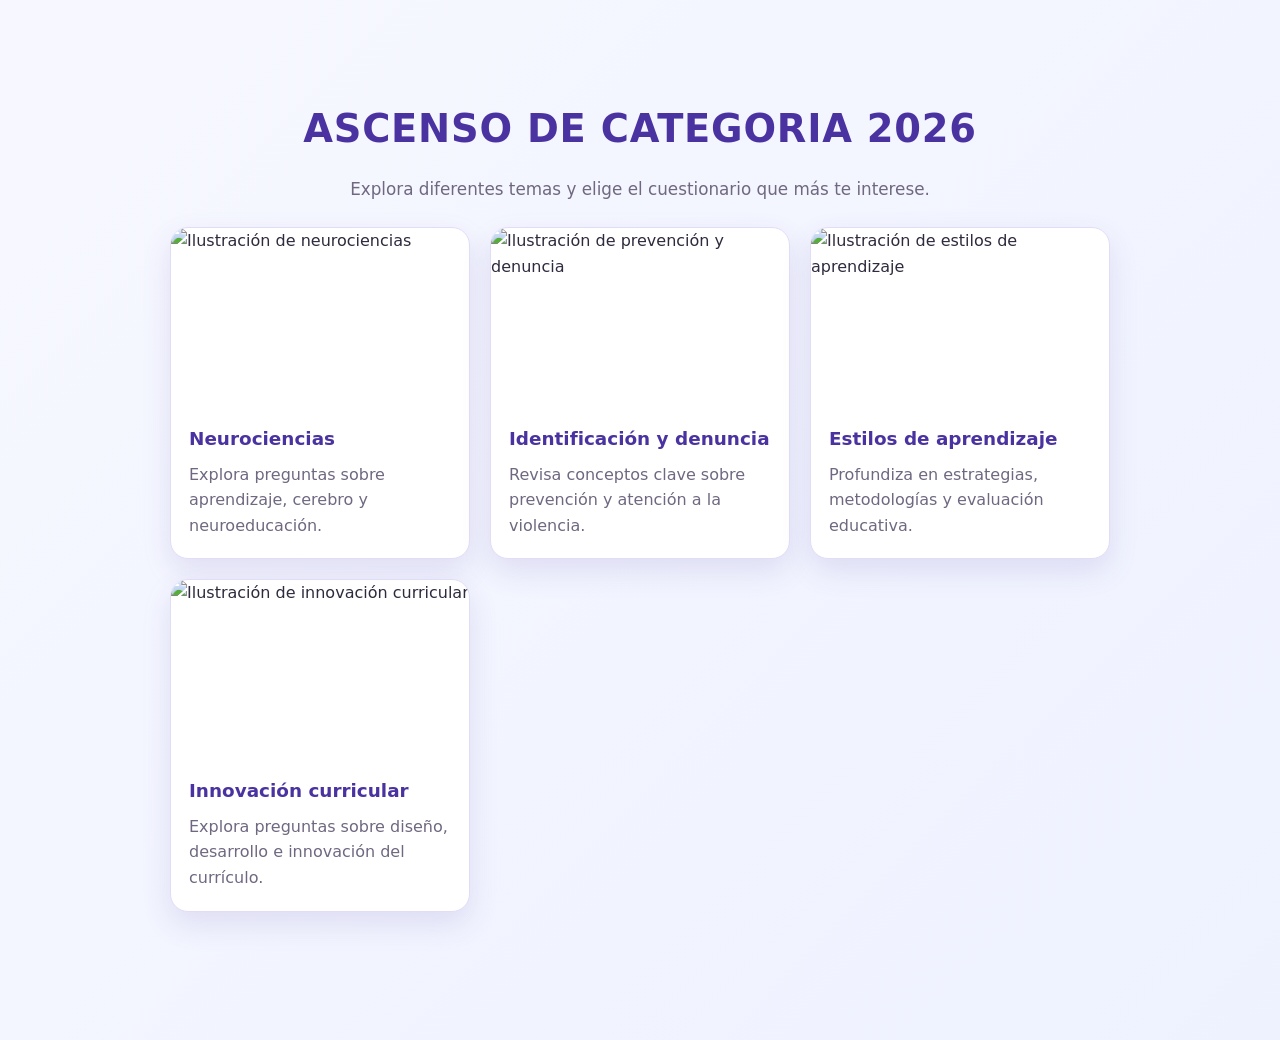
==== index.html @ a4418f79 "innovacion añadido" ====
<!DOCTYPE html>
<html lang="es">
<head>
    <meta charset="UTF-8">
    <meta name="viewport" content="width=device-width, initial-scale=1.0">
    <title>ASCENSO DE CATEGORIA 2026</title>
    <link rel="stylesheet" href="styles.css">
</head>
<body>
<div class="container">
    <h1 class="main-title">ASCENSO DE CATEGORIA 2026</h1>
    <p class="subtitle">Explora diferentes temas y elige el cuestionario que más te interese.</p>

    <div class="cards-grid">
        <a class="theme-card" href="neurociencias.html">
            <img src="https://images.unsplash.com/photo-1516321497487-e288fb19713f?auto=format&fit=crop&w=900&q=80" alt="Ilustración de neurociencias">
            <div class="theme-card-content">
                <h2>Neurociencias</h2>
                <p>Explora preguntas sobre aprendizaje, cerebro y neuroeducación.</p>
            </div>
        </a>

        <a class="theme-card" href="Guía_Identificación_Denuncia_de_la_Violencia.html">
            <img src="https://images.unsplash.com/photo-1516627145497-ae6968895b74?auto=format&fit=crop&w=900&q=80" alt="Ilustración de prevención y denuncia">
            <div class="theme-card-content">
                <h2>Identificación y denuncia</h2>
                <p>Revisa conceptos clave sobre prevención y atención a la violencia.</p>
            </div>
        </a>

        <a class="theme-card" href="Estilo_aprendizaje.html">
            <img src="https://images.unsplash.com/photo-1522202176988-66273c2fd55f?auto=format&fit=crop&w=900&q=80" alt="Ilustración de estilos de aprendizaje">
            <div class="theme-card-content">
                <h2>Estilos de aprendizaje</h2>
                <p>Profundiza en estrategias, metodologías y evaluación educativa.</p>
            </div>
        </a>

        <a class="theme-card" href="innovacion_curriculo.html">
            <img src="https://images.unsplash.com/photo-1524995997946-a1c2e315a42f?auto=format&fit=crop&w=900&q=80" alt="Ilustración de innovación curricular">
            <div class="theme-card-content">
                <h2>Innovación curricular</h2>
                <p>Explora preguntas sobre diseño, desarrollo e innovación del currículo.</p>
            </div>
        </a>
    </div>
</div>

</body>
</html>
---- styles.css ----
:root {
  --primary-color: #6a4dbf;
  --primary-dark: #4a33a0;
  --accent-color: #ffb703;
  --accent-soft: #fff3cd;
  --success-color: #2e8b57;
  --error-color: #d64545;
  --bg-color: #f6f8ff;
  --surface-color: #ffffff;
  --text-color: #2f2a3d;
  --muted-color: #6f6880;
  --border-color: #e2ddf7;
  --shadow: 0 12px 30px rgba(74, 51, 160, 0.12);
}

* {
  box-sizing: border-box;
}

body {
  margin: 0;
  font-family: 'Segoe UI', system-ui, -apple-system, sans-serif;
  background: linear-gradient(135deg, #f7f8ff 0%, #eef2ff 100%);
  color: var(--text-color);
  line-height: 1.6;
  padding-top: 70px;
  padding-bottom: 80px;
  overflow-x: hidden;
}

.top-nav,
.bottom-nav {
  position: fixed;
  left: 0;
  right: 0;
  z-index: 1000;
  display: flex;
  justify-content: center;
  flex-wrap: wrap;
  gap: 10px;
  padding: 12px 16px;
  background: rgba(255, 255, 255, 0.95);
  backdrop-filter: blur(8px);
  box-shadow: 0 4px 16px rgba(74, 51, 160, 0.12);
}

.top-nav {
  top: 0;
}

.bottom-nav {
  bottom: 0;
  border-top: 1px solid var(--border-color);
}

.top-nav .btn,
.bottom-nav .btn {
  padding: 8px 12px;
  font-size: 0.95rem;
}

.page,
.container,
.contenedor {
  max-width: 980px;
  margin: 0 auto;
  padding: 28px 20px 48px;
}

header,
.hero {
  background: linear-gradient(135deg, var(--primary-color) 0%, var(--primary-dark) 100%);
  color: #fff;
  padding: 40px 20px 48px;
  text-align: center;
  border-radius: 0 0 24px 24px;
}

h1, h2, h3 {
  color: var(--primary-dark);
  margin-top: 0;
}

h1 {
  font-size: clamp(1.7rem, 3vw, 2.4rem);
  margin-bottom: 10px;
}

.main-title {
  text-align: center;
  font-weight: 800;
  letter-spacing: 0.02em;
  margin-bottom: 12px;
}

header h1,
hero h1 {
  color: #fff;
}

p {
  line-height: 1.6;
}

.subtitle {
  text-align: center;
  color: var(--muted-color);
  margin-bottom: 24px;
  font-size: 1.05rem;
}

.question-counter {
  font-size: 0.9rem;
  font-weight: 700;
  color: var(--primary-color);
  margin-bottom: 8px;
}

.question-title {
  font-weight: 700;
  font-size: 1.05rem;
  margin-bottom: 12px;
  color: var(--primary-dark);
}

.question-block {
  margin-bottom: 24px;
  padding: 18px;
  border: 1px solid var(--border-color);
  border-radius: 14px;
  background: var(--surface-color);
  box-shadow: 0 6px 16px rgba(74, 51, 160, 0.06);
}

.options {
  display: grid;
  gap: 8px;
}

.options label,
.option-label {
  display: block;
  padding: 12px 14px;
  border: 1px solid var(--border-color);
  border-radius: 10px;
  cursor: pointer;
  background: #fff;
  transition: 0.2s ease;
}

.options label:hover,
.option-label:hover {
  border-color: var(--primary-color);
  background: var(--accent-soft);
  transform: translateY(-1px);
}

input[type="radio"] {
  margin-right: 10px;
  accent-color: var(--primary-color);
}

ul {
  padding-left: 0;
  list-style: none;
}

a {
  color: var(--primary-color);
  text-decoration: none;
}

a:hover {
  color: var(--primary-dark);
  text-decoration: underline;
}

.card,
.question-card,
.panel {
  background: var(--surface-color);
  border: 1px solid var(--border-color);
  border-radius: 16px;
  box-shadow: var(--shadow);
  padding: 22px;
  margin-bottom: 18px;
}

.cards-grid {
  display: grid;
  grid-template-columns: repeat(auto-fit, minmax(240px, 1fr));
  gap: 20px;
  margin-top: 24px;
}

.theme-card {
  display: block;
  background: var(--surface-color);
  border: 1px solid var(--border-color);
  border-radius: 18px;
  overflow: hidden;
  box-shadow: var(--shadow);
  transition: transform 0.2s ease, box-shadow 0.2s ease;
  color: var(--text-color);
  text-decoration: none;
}

.theme-card:hover {
  transform: translateY(-4px);
  box-shadow: 0 16px 32px rgba(74, 51, 160, 0.18);
  text-decoration: none;
}

.theme-card img {
  width: 100%;
  height: 180px;
  object-fit: cover;
  display: block;
}

.theme-card-content {
  padding: 16px 18px 20px;
}

.theme-card-content h2 {
  margin: 0 0 8px;
  font-size: 1.15rem;
  color: var(--primary-dark);
}

.theme-card-content p {
  margin: 0;
  color: var(--muted-color);
}

.option-item {
  margin-bottom: 10px;
}

.option-label {
  display: block;
  padding: 12px 14px;
  border: 1px solid var(--border-color);
  border-radius: 10px;
  cursor: pointer;
  background: #fff;
  transition: 0.2s ease;
}

.option-label:hover {
  border-color: var(--primary-color);
  background: var(--accent-soft);
  transform: translateY(-1px);
}

button,
.btn {
  background: linear-gradient(135deg, var(--primary-color) 0%, var(--primary-dark) 100%);
  color: #fff;
  border: none;
  padding: 10px 16px;
  border-radius: 999px;
  cursor: pointer;
  transition: transform 0.2s ease, box-shadow 0.2s ease;
  box-shadow: 0 8px 16px rgba(74, 51, 160, 0.2);
}

button:hover,
.btn:hover {
  transform: translateY(-2px);
  box-shadow: 0 10px 20px rgba(74, 51, 160, 0.24);
}

.feedback {
  margin-top: 12px;
  padding: 12px 14px;
  border-radius: 10px;
  display: none;
}

.feedback.correct {
  display: block;
  background: #ebf9f1;
  color: var(--success-color);
  border: 1px solid #cdebd8;
}

.feedback.incorrect {
  display: block;
  background: #fff1f1;
  color: var(--error-color);
  border: 1px solid #f7d1d1;
}

.score,
#score-container,
#resumen,
#results,
.score-box {
  background: linear-gradient(135deg, #ffffff 0%, #f6f2ff 100%);
  border: 1px solid var(--border-color);
  border-radius: 14px;
  padding: 14px 16px;
  margin-top: 20px;
  font-weight: 700;
  color: var(--primary-dark);
}

@media (max-width: 900px) {
  .container,
  .page,
  .contenedor {
    padding: 22px 14px 40px;
  }

  .question-block {
    padding: 16px;
  }
}

@media (max-width: 768px) {
  body {
    padding-top: 110px;
    padding-bottom: 110px;
  }

  .top-nav,
  .bottom-nav {
    gap: 8px;
    padding: 10px 12px;
  }

  .top-nav .btn,
  .bottom-nav .btn {
    padding: 8px 10px;
    font-size: 0.9rem;
    flex: 1 1 calc(50% - 8px);
    text-align: center;
  }

  .container,
  .page,
  .contenedor {
    padding: 16px 12px 36px;
  }

  .question-block {
    padding: 14px;
    margin-bottom: 16px;
  }

  .question-title {
    font-size: 1rem;
    line-height: 1.45;
    overflow-wrap: anywhere;
  }

  .options {
    gap: 10px;
  }

  .options label,
  .option-label {
    display: flex;
    align-items: flex-start;
    gap: 8px;
    padding: 12px;
    font-size: 0.95rem;
    line-height: 1.45;
    overflow-wrap: anywhere;
    word-break: break-word;
  }

  input[type="radio"] {
    margin: 3px 0 0;
    flex-shrink: 0;
  }

  .cards-grid {
    grid-template-columns: 1fr;
    gap: 16px;
  }

  .theme-card img {
    height: 160px;
  }
}

@media (max-width: 480px) {
  body {
    padding-top: 140px;
    padding-bottom: 150px;
  }

  .top-nav .btn,
  .bottom-nav .btn {
    flex-basis: 100%;
  }

  .container,
  .page,
  .contenedor {
    padding: 14px 10px 32px;
  }

  .question-block,
  .card,
  .question-card,
  .panel {
    padding: 12px;
  }

  .question-title {
    font-size: 0.96rem;
  }

  .options label,
  .option-label {
    padding: 10px;
    font-size: 0.92rem;
  }
}
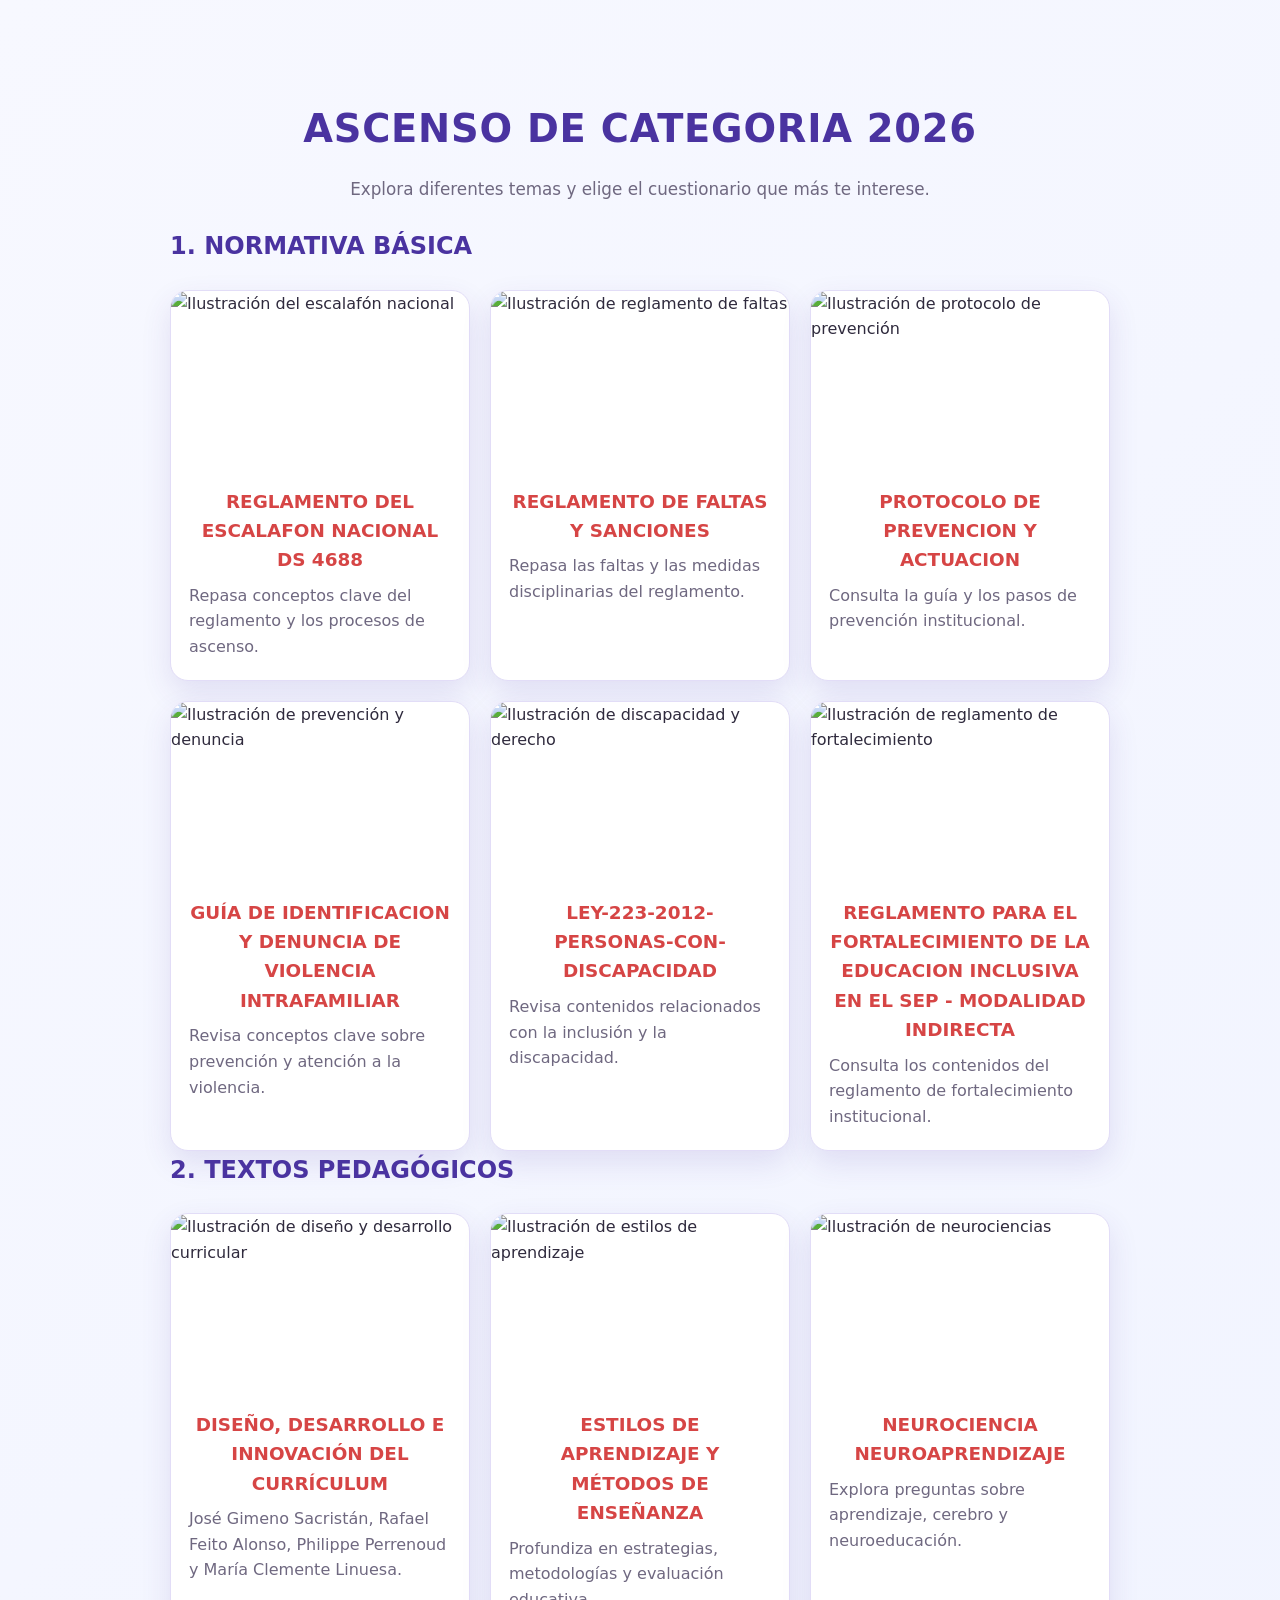
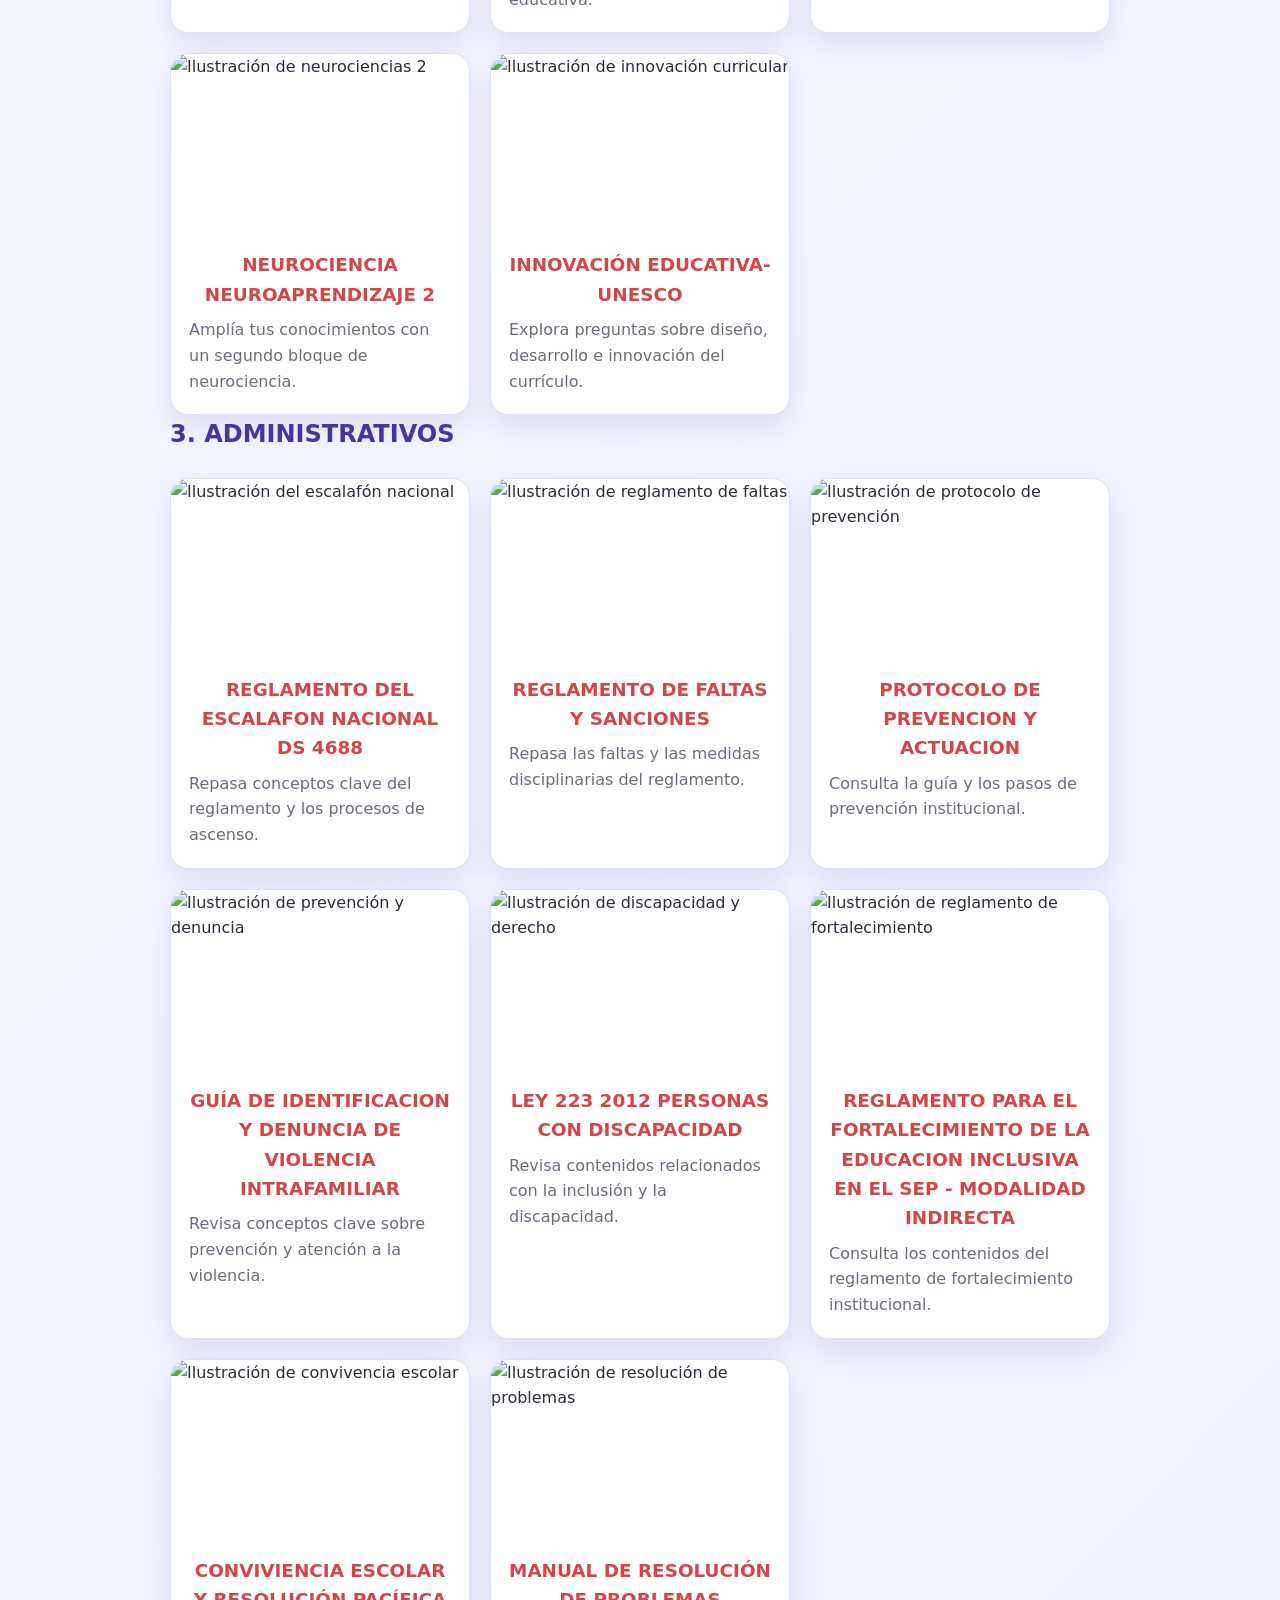
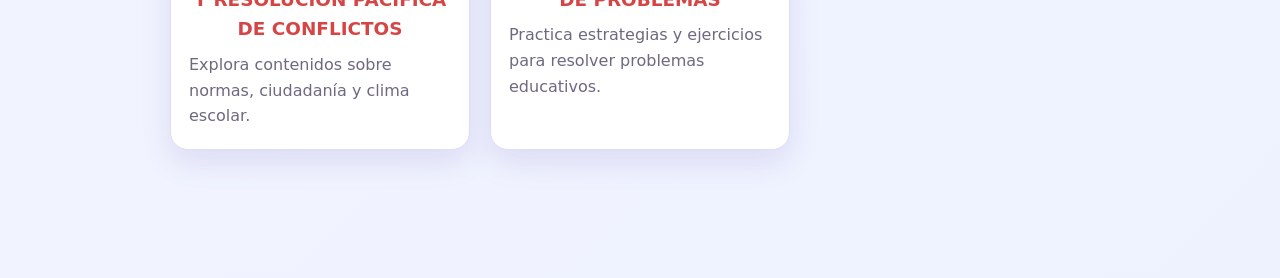
==== commit 49e85076: "ultima actualizacion" ====
--- a/index.html
+++ b/index.html
@@ -11,40 +11,169 @@
     <h1 class="main-title">ASCENSO DE CATEGORIA 2026</h1>
     <p class="subtitle">Explora diferentes temas y elige el cuestionario que más te interese.</p>
 
+    <!-- ============ 1. NORMATIVA BÁSICA ============ -->
+    <h2 class="section-title">1. NORMATIVA BÁSICA</h2>
     <div class="cards-grid">
-        <a class="theme-card" href="neurociencias.html">
-            <img src="https://images.unsplash.com/photo-1516321497487-e288fb19713f?auto=format&fit=crop&w=900&q=80" alt="Ilustración de neurociencias">
+        <a class="theme-card" href="Escalafon_nacional.html">
+            <img src="https://images.unsplash.com/photo-1522202176988-66273c2fd55f?auto=format&fit=crop&w=900&q=80" alt="Ilustración del escalafón nacional">
             <div class="theme-card-content">
-                <h2>Neurociencias</h2>
-                <p>Explora preguntas sobre aprendizaje, cerebro y neuroeducación.</p>
+                <h2>REGLAMENTO DEL ESCALAFON NACIONAL DS 4688</h2>
+                <p>Repasa conceptos clave del reglamento y los procesos de ascenso.</p>
+            </div>
+        </a>
+
+        <a class="theme-card" href="Reglamento_Faltas.html">
+            <img src="https://images.unsplash.com/photo-1517048676732-d65bc937f952?auto=format&fit=crop&w=900&q=80" alt="Ilustración de reglamento de faltas">
+            <div class="theme-card-content">
+                <h2>REGLAMENTO DE FALTAS Y SANCIONES</h2>
+                <p>Repasa las faltas y las medidas disciplinarias del reglamento.</p>
+            </div>
+        </a>
+
+        <a class="theme-card" href="protocolo%20de%20prevencion.html">
+            <img src="https://images.unsplash.com/photo-1552664730-d307ca884978?auto=format&fit=crop&w=900&q=80" alt="Ilustración de protocolo de prevención">
+            <div class="theme-card-content">
+                <h2>PROTOCOLO DE PREVENCION Y ACTUACION</h2>
+                <p>Consulta la guía y los pasos de prevención institucional.</p>
             </div>
         </a>
 
         <a class="theme-card" href="Guía_Identificación_Denuncia_de_la_Violencia.html">
             <img src="https://images.unsplash.com/photo-1516627145497-ae6968895b74?auto=format&fit=crop&w=900&q=80" alt="Ilustración de prevención y denuncia">
             <div class="theme-card-content">
-                <h2>Identificación y denuncia</h2>
+                <h2>GUÍA DE IDENTIFICACION Y DENUNCIA DE VIOLENCIA INTRAFAMILIAR</h2>
                 <p>Revisa conceptos clave sobre prevención y atención a la violencia.</p>
+            </div>
+        </a>
+
+        <a class="theme-card" href="Ley%20223_dicapacidad.html">
+            <img src="https://images.unsplash.com/photo-1577896851231-70ef18881754?auto=format&fit=crop&w=900&q=80" alt="Ilustración de discapacidad y derecho">
+            <div class="theme-card-content">
+                <h2>LEY-223-2012-PERSONAS-CON-DISCAPACIDAD</h2>
+                <p>Revisa contenidos relacionados con la inclusión y la discapacidad.</p>
+            </div>
+        </a>
+
+        <a class="theme-card" href="Reglamento_fortalecimiento.html">
+            <img src="https://images.unsplash.com/photo-1516321318423-f06f85e504b3?auto=format&fit=crop&w=900&q=80" alt="Ilustración de reglamento de fortalecimiento">
+            <div class="theme-card-content">
+                <h2>REGLAMENTO PARA EL FORTALECIMIENTO DE LA EDUCACION INCLUSIVA EN EL SEP - MODALIDAD INDIRECTA</h2>
+                <p>Consulta los contenidos del reglamento de fortalecimiento institucional.</p>
+            </div>
+        </a>
+    </div>
+
+    <!-- ============ 2. TEXTOS PEDAGÓGICOS ============ -->
+    <h2 class="section-title">2. TEXTOS PEDAGÓGICOS</h2>
+    <div class="cards-grid">
+        <a class="theme-card" href="Diseño_desarrollo.html">
+            <img src="https://images.unsplash.com/photo-1513258496099-4811338d2c9b?auto=format&fit=crop&w=900&q=80" alt="Ilustración de diseño y desarrollo curricular">
+            <div class="theme-card-content">
+                <h2>DISEÑO, DESARROLLO E INNOVACIÓN DEL CURRÍCULUM</h2>
+                <p>José Gimeno Sacristán, Rafael Feito Alonso, Philippe Perrenoud y María Clemente Linuesa.</p>
             </div>
         </a>
 
         <a class="theme-card" href="Estilo_aprendizaje.html">
             <img src="https://images.unsplash.com/photo-1522202176988-66273c2fd55f?auto=format&fit=crop&w=900&q=80" alt="Ilustración de estilos de aprendizaje">
             <div class="theme-card-content">
-                <h2>Estilos de aprendizaje</h2>
+                <h2>ESTILOS DE APRENDIZAJE Y MÉTODOS DE ENSEÑANZA</h2>
                 <p>Profundiza en estrategias, metodologías y evaluación educativa.</p>
+            </div>
+        </a>
+
+        <a class="theme-card" href="neurociencias.html">
+            <img src="https://images.unsplash.com/photo-1516321497487-e288fb19713f?auto=format&fit=crop&w=900&q=80" alt="Ilustración de neurociencias">
+            <div class="theme-card-content">
+                <h2>NEUROCIENCIA NEUROAPRENDIZAJE</h2>
+                <p>Explora preguntas sobre aprendizaje, cerebro y neuroeducación.</p>
+            </div>
+        </a>
+
+        <a class="theme-card" href="neurociencia2.html">
+            <img src="https://images.unsplash.com/photo-1531746790731-6c087fecd65a?auto=format&fit=crop&w=900&q=80" alt="Ilustración de neurociencias 2">
+            <div class="theme-card-content">
+                <h2>NEUROCIENCIA NEUROAPRENDIZAJE 2</h2>
+                <p>Amplía tus conocimientos con un segundo bloque de neurociencia.</p>
             </div>
         </a>
 
         <a class="theme-card" href="innovacion_curriculo.html">
             <img src="https://images.unsplash.com/photo-1524995997946-a1c2e315a42f?auto=format&fit=crop&w=900&q=80" alt="Ilustración de innovación curricular">
             <div class="theme-card-content">
-                <h2>Innovación curricular</h2>
+                <h2>INNOVACIÓN EDUCATIVA-UNESCO</h2>
                 <p>Explora preguntas sobre diseño, desarrollo e innovación del currículo.</p>
             </div>
         </a>
     </div>
+
+    <!-- ============ 3. ADMINISTRATIVOS ============ -->
+    <h2 class="section-title">3. ADMINISTRATIVOS</h2>
+    <div class="cards-grid">
+        <a class="theme-card" href="Escalafon_nacional.html">
+            <img src="https://images.unsplash.com/photo-1522202176988-66273c2fd55f?auto=format&fit=crop&w=900&q=80" alt="Ilustración del escalafón nacional">
+            <div class="theme-card-content">
+                <h2>REGLAMENTO DEL ESCALAFON NACIONAL DS 4688</h2>
+                <p>Repasa conceptos clave del reglamento y los procesos de ascenso.</p>
+            </div>
+        </a>
+
+        <a class="theme-card" href="Reglamento_Faltas.html">
+            <img src="https://images.unsplash.com/photo-1517048676732-d65bc937f952?auto=format&fit=crop&w=900&q=80" alt="Ilustración de reglamento de faltas">
+            <div class="theme-card-content">
+                <h2>REGLAMENTO DE FALTAS Y SANCIONES</h2>
+                <p>Repasa las faltas y las medidas disciplinarias del reglamento.</p>
+            </div>
+        </a>
+
+        <a class="theme-card" href="protocolo%20de%20prevencion.html">
+            <img src="https://images.unsplash.com/photo-1552664730-d307ca884978?auto=format&fit=crop&w=900&q=80" alt="Ilustración de protocolo de prevención">
+            <div class="theme-card-content">
+                <h2>PROTOCOLO DE PREVENCION Y ACTUACION</h2>
+                <p>Consulta la guía y los pasos de prevención institucional.</p>
+            </div>
+        </a>
+
+        <a class="theme-card" href="Guía_Identificación_Denuncia_de_la_Violencia.html">
+            <img src="https://images.unsplash.com/photo-1516627145497-ae6968895b74?auto=format&fit=crop&w=900&q=80" alt="Ilustración de prevención y denuncia">
+            <div class="theme-card-content">
+                <h2>GUÍA DE IDENTIFICACION Y DENUNCIA DE VIOLENCIA INTRAFAMILIAR</h2>
+                <p>Revisa conceptos clave sobre prevención y atención a la violencia.</p>
+            </div>
+        </a>
+
+        <a class="theme-card" href="Ley%20223_dicapacidad.html">
+            <img src="https://images.unsplash.com/photo-1577896851231-70ef18881754?auto=format&fit=crop&w=900&q=80" alt="Ilustración de discapacidad y derecho">
+            <div class="theme-card-content">
+                <h2>LEY 223 2012 PERSONAS CON DISCAPACIDAD</h2>
+                <p>Revisa contenidos relacionados con la inclusión y la discapacidad.</p>
+            </div>
+        </a>
+
+        <a class="theme-card" href="Reglamento_fortalecimiento.html">
+            <img src="https://images.unsplash.com/photo-1516321318423-f06f85e504b3?auto=format&fit=crop&w=900&q=80" alt="Ilustración de reglamento de fortalecimiento">
+            <div class="theme-card-content">
+                <h2>REGLAMENTO PARA EL FORTALECIMIENTO DE LA EDUCACION INCLUSIVA EN EL SEP - MODALIDAD INDIRECTA</h2>
+                <p>Consulta los contenidos del reglamento de fortalecimiento institucional.</p>
+            </div>
+        </a>
+
+        <a class="theme-card" href="Conviviencia_escolar.html">
+            <img src="https://images.unsplash.com/photo-1529156069898-49953e39b3ac?auto=format&fit=crop&w=900&q=80" alt="Ilustración de convivencia escolar">
+            <div class="theme-card-content">
+                <h2>CONVIVIENCIA ESCOLAR Y RESOLUCIÓN PACÍFICA DE CONFLICTOS</h2>
+                <p>Explora contenidos sobre normas, ciudadanía y clima escolar.</p>
+            </div>
+        </a>
+
+        <a class="theme-card" href="resolucion_de_problemas.html">
+            <img src="https://images.unsplash.com/photo-1518186285589-2f7649de83e0?auto=format&fit=crop&w=900&q=80" alt="Ilustración de resolución de problemas">
+            <div class="theme-card-content">
+                <h2>MANUAL DE RESOLUCIÓN DE PROBLEMAS</h2>
+                <p>Practica estrategias y ejercicios para resolver problemas educativos.</p>
+            </div>
+        </a>
+    </div>
 </div>
-
 </body>
-</html>+</html>
--- a/styles.css
+++ b/styles.css
@@ -123,6 +123,13 @@
   color: var(--primary-dark);
 }
 
+.question-text {
+  font-weight: 700;
+  font-size: 1.05rem;
+  margin-bottom: 12px;
+  color: var(--primary-dark);
+}
+
 .question-block {
   margin-bottom: 24px;
   padding: 18px;
@@ -135,6 +142,22 @@
 .options {
   display: grid;
   gap: 8px;
+}
+
+.options li {
+  list-style: none;
+  padding: 12px 14px;
+  border: 1px solid var(--border-color);
+  border-radius: 10px;
+  cursor: pointer;
+  background: #fff;
+  transition: 0.2s ease;
+}
+
+.options li:hover {
+  border-color: var(--primary-color);
+  background: var(--accent-soft);
+  transform: translateY(-1px);
 }
 
 .options label,
@@ -222,11 +245,12 @@
   padding: 16px 18px 20px;
 }
 
-.theme-card-content h2 {
-  margin: 0 0 8px;
-  font-size: 1.15rem;
-  color: var(--primary-dark);
-}
+.theme-card-content h2 {
+  margin: 0 0 8px;
+  font-size: 1.15rem;
+  color: var(--error-color);
+  text-align: center;
+}
 
 .theme-card-content p {
   margin: 0;
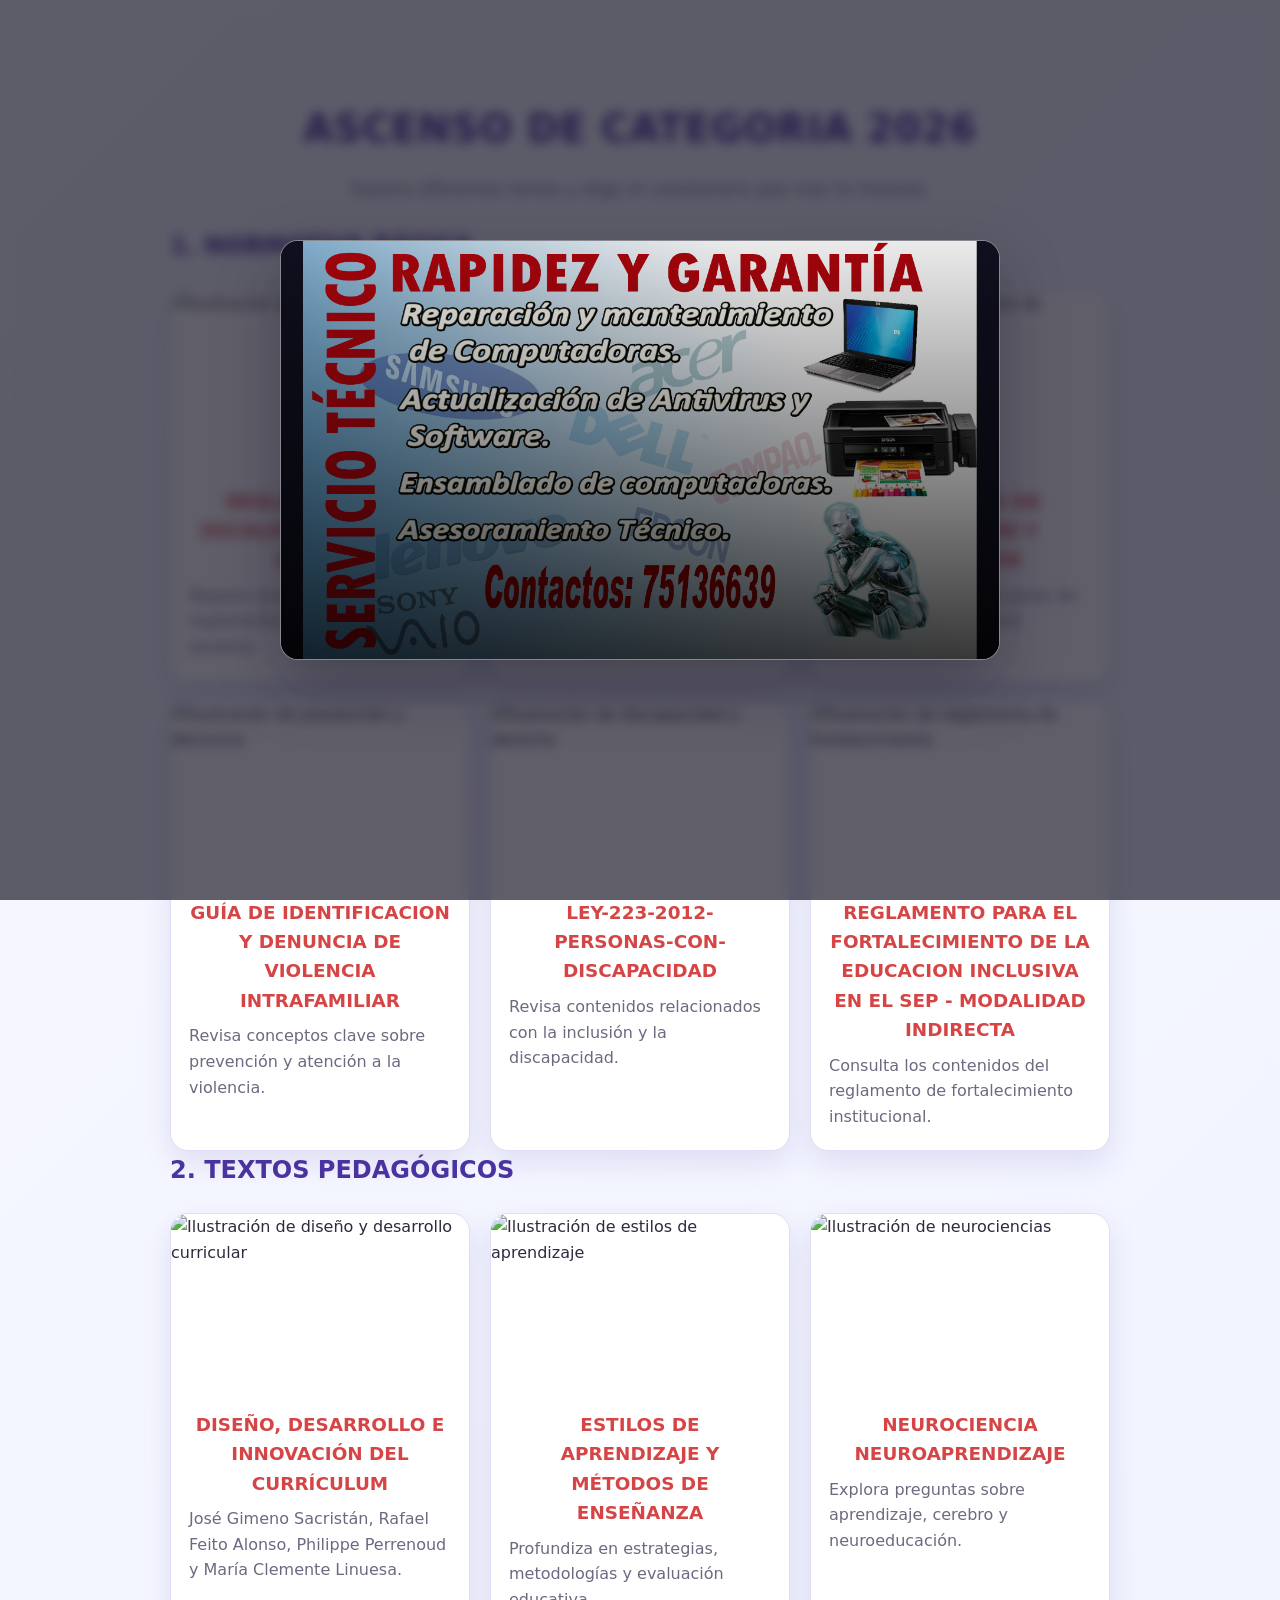
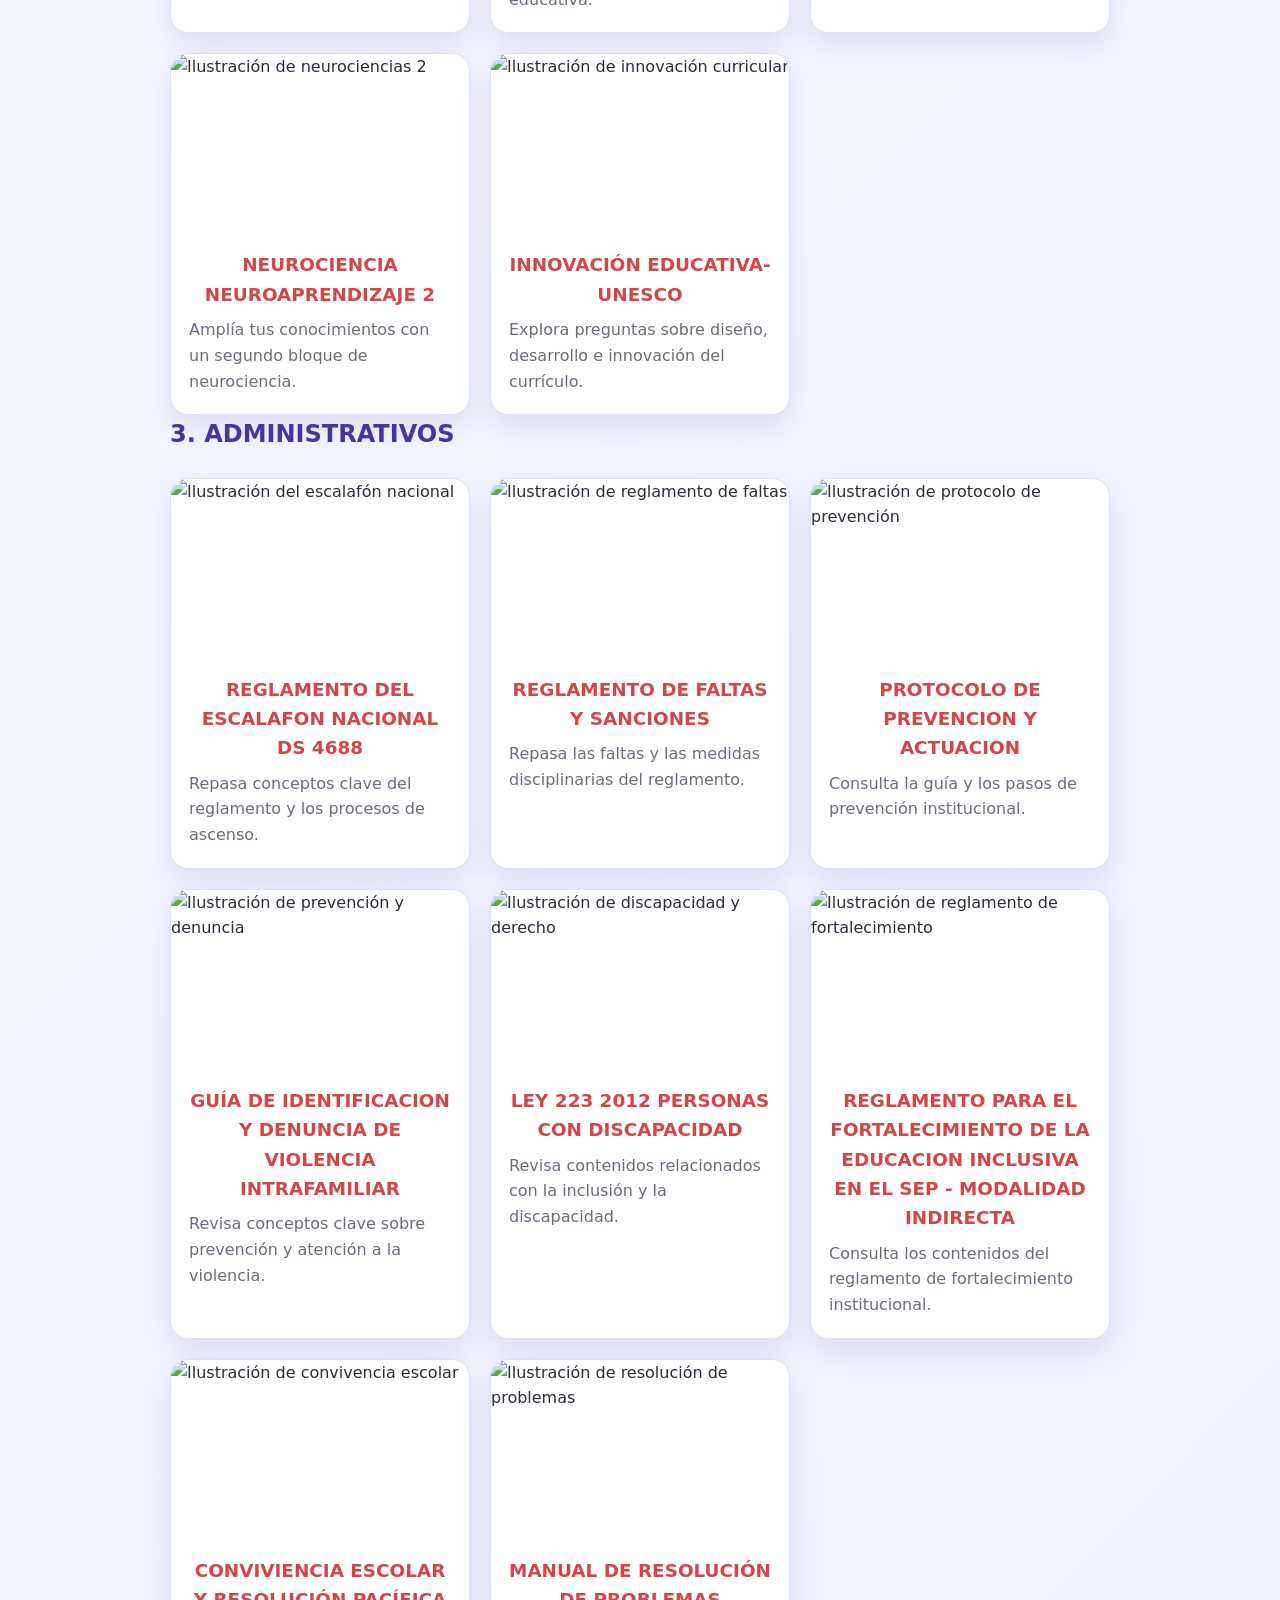
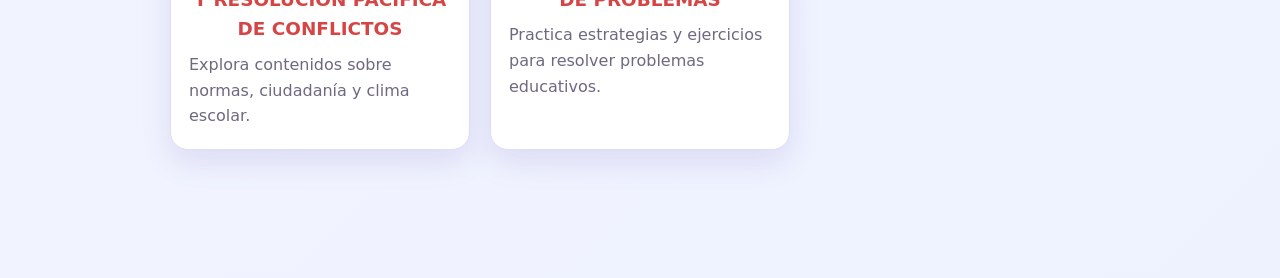
==== commit 89e766ae: "banner añadido" ====
--- a/index.html
+++ b/index.html
@@ -7,6 +7,14 @@
     <link rel="stylesheet" href="styles.css">
 </head>
 <body>
+<div class="welcome-banner" id="welcome-banner" role="dialog" aria-live="polite" aria-label="Mensaje de bienvenida">
+    <div class="welcome-banner-content">
+        <img src="pc.jpg" alt="PC Doctor">
+        <div class="welcome-banner-text">
+                
+        </div>
+    </div>
+</div>
 <div class="container">
     <h1 class="main-title">ASCENSO DE CATEGORIA 2026</h1>
     <p class="subtitle">Explora diferentes temas y elige el cuestionario que más te interese.</p>
@@ -175,5 +183,13 @@
         </a>
     </div>
 </div>
+<script>
+    setTimeout(() => {
+        const banner = document.getElementById('welcome-banner');
+        if (banner) {
+            banner.classList.add('welcome-banner-hidden');
+        }
+    }, 5000);
+</script>
 </body>
 </html>
--- a/styles.css
+++ b/styles.css
@@ -17,20 +17,96 @@
   box-sizing: border-box;
 }
 
-body {
-  margin: 0;
-  font-family: 'Segoe UI', system-ui, -apple-system, sans-serif;
+body {
+  margin: 0;
+  font-family: 'Segoe UI', system-ui, -apple-system, sans-serif;
   background: linear-gradient(135deg, #f7f8ff 0%, #eef2ff 100%);
   color: var(--text-color);
   line-height: 1.6;
   padding-top: 70px;
   padding-bottom: 80px;
-  overflow-x: hidden;
-}
-
-.top-nav,
-.bottom-nav {
-  position: fixed;
+  overflow-x: hidden;
+}
+
+.welcome-banner {
+  position: fixed;
+  inset: 0;
+  z-index: 3000;
+  display: grid;
+  place-items: center;
+  padding: 20px;
+  background: rgba(20, 18, 34, 0.68);
+  backdrop-filter: blur(6px);
+  transition: opacity 0.45s ease, visibility 0.45s ease;
+}
+
+.welcome-banner-hidden {
+  opacity: 0;
+  visibility: hidden;
+  pointer-events: none;
+}
+
+.welcome-banner-content {
+  width: min(720px, 100%);
+  min-height: 420px;
+  position: relative;
+  display: grid;
+  align-items: end;
+  overflow: hidden;
+  border-radius: 18px;
+  border: 1px solid rgba(255, 255, 255, 0.5);
+  box-shadow: 0 24px 60px rgba(20, 18, 34, 0.35);
+  background: #101020;
+}
+
+.welcome-banner-content img {
+  position: absolute;
+  inset: 0;
+  width: 100%;
+  height: 100%;
+  object-fit: contain;
+  background: #101020;
+}
+
+.welcome-banner-content::after {
+  content: "";
+  position: absolute;
+  inset: 0;
+  background: linear-gradient(180deg, rgba(0, 0, 0, 0.08) 0%, rgba(0, 0, 0, 0.78) 100%);
+}
+
+.welcome-banner-text {
+  position: relative;
+  z-index: 1;
+  padding: 32px;
+  text-align: center;
+  color: #fff;
+}
+
+.welcome-banner-text h2 {
+  margin: 0 0 12px;
+  color: #fff;
+  font-size: clamp(2rem, 6vw, 4rem);
+  font-weight: 900;
+}
+
+.welcome-banner-text p {
+  max-width: 560px;
+  margin: 0 auto 12px;
+  font-size: clamp(1rem, 3vw, 1.35rem);
+  font-weight: 800;
+}
+
+.welcome-banner-text strong {
+  display: inline-block;
+  color: var(--accent-color);
+  font-size: clamp(1.1rem, 4vw, 1.8rem);
+  font-weight: 900;
+}
+
+.top-nav,
+.bottom-nav {
+  position: fixed;
   left: 0;
   right: 0;
   z-index: 1000;
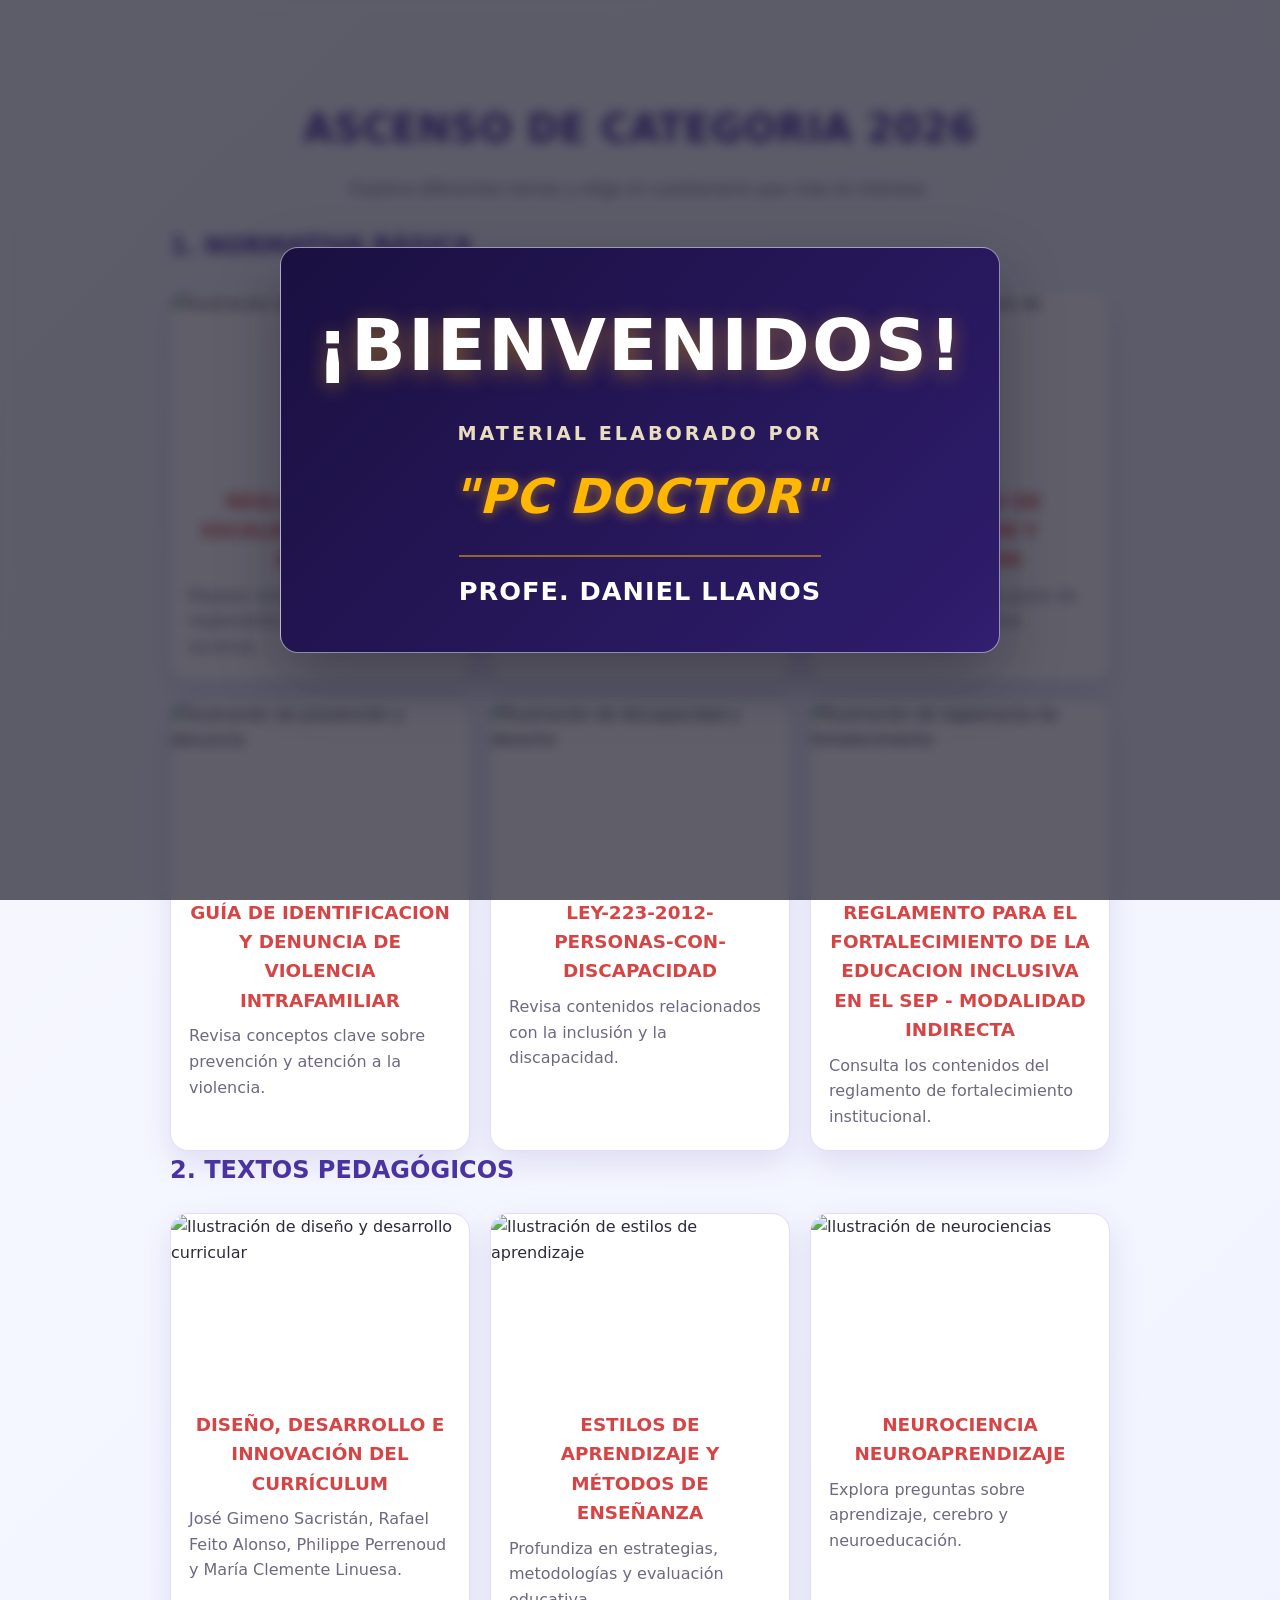
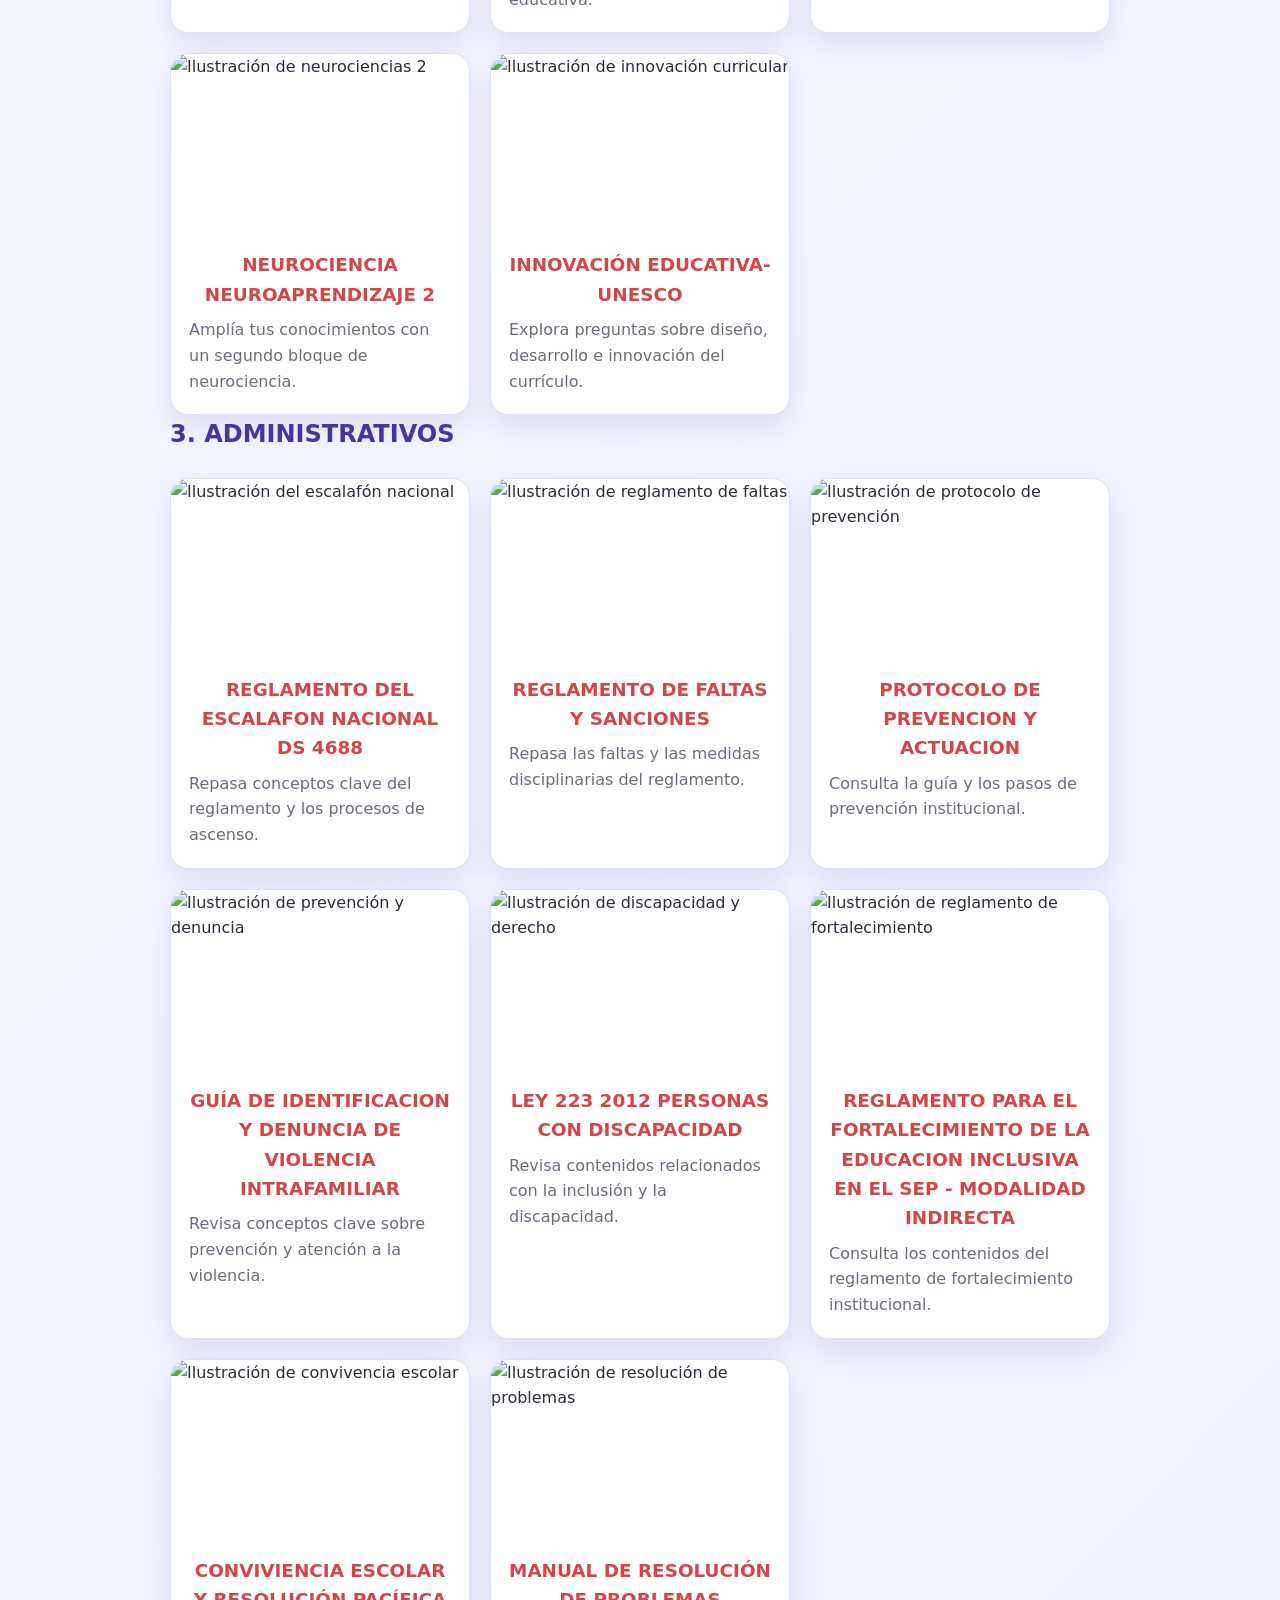
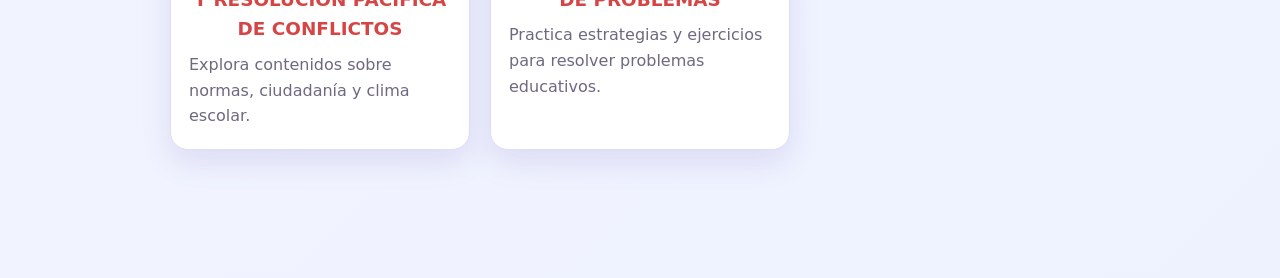
==== commit 6bbd68b8: "BANNER ACTUALIZADO" ====
--- a/index.html
+++ b/index.html
@@ -8,10 +8,12 @@
 </head>
 <body>
 <div class="welcome-banner" id="welcome-banner" role="dialog" aria-live="polite" aria-label="Mensaje de bienvenida">
-    <div class="welcome-banner-content">
-        <img src="pc.jpg" alt="PC Doctor">
+<div class="welcome-banner-content">
         <div class="welcome-banner-text">
-                
+            <div class="welcome-title">¡BIENVENIDOS!</div>
+            <div class="welcome-sub">MATERIAL ELABORADO POR</div>
+            <div class="welcome-author">"PC DOCTOR"</div>
+            <div class="welcome-prof">PROFE. DANIEL LLANOS</div>
         </div>
     </div>
 </div>
--- a/styles.css
+++ b/styles.css
@@ -17,96 +17,117 @@
   box-sizing: border-box;
 }
 
-body {
-  margin: 0;
-  font-family: 'Segoe UI', system-ui, -apple-system, sans-serif;
+body {
+  margin: 0;
+  font-family: 'Segoe UI', system-ui, -apple-system, sans-serif;
   background: linear-gradient(135deg, #f7f8ff 0%, #eef2ff 100%);
   color: var(--text-color);
   line-height: 1.6;
   padding-top: 70px;
   padding-bottom: 80px;
-  overflow-x: hidden;
-}
-
-.welcome-banner {
-  position: fixed;
-  inset: 0;
-  z-index: 3000;
-  display: grid;
-  place-items: center;
-  padding: 20px;
-  background: rgba(20, 18, 34, 0.68);
-  backdrop-filter: blur(6px);
-  transition: opacity 0.45s ease, visibility 0.45s ease;
-}
-
-.welcome-banner-hidden {
-  opacity: 0;
-  visibility: hidden;
-  pointer-events: none;
-}
-
-.welcome-banner-content {
-  width: min(720px, 100%);
-  min-height: 420px;
-  position: relative;
-  display: grid;
-  align-items: end;
-  overflow: hidden;
-  border-radius: 18px;
-  border: 1px solid rgba(255, 255, 255, 0.5);
-  box-shadow: 0 24px 60px rgba(20, 18, 34, 0.35);
-  background: #101020;
-}
-
-.welcome-banner-content img {
-  position: absolute;
-  inset: 0;
-  width: 100%;
-  height: 100%;
-  object-fit: contain;
-  background: #101020;
-}
-
-.welcome-banner-content::after {
-  content: "";
-  position: absolute;
-  inset: 0;
-  background: linear-gradient(180deg, rgba(0, 0, 0, 0.08) 0%, rgba(0, 0, 0, 0.78) 100%);
-}
-
-.welcome-banner-text {
-  position: relative;
-  z-index: 1;
-  padding: 32px;
-  text-align: center;
-  color: #fff;
-}
-
-.welcome-banner-text h2 {
-  margin: 0 0 12px;
-  color: #fff;
-  font-size: clamp(2rem, 6vw, 4rem);
-  font-weight: 900;
-}
-
-.welcome-banner-text p {
-  max-width: 560px;
-  margin: 0 auto 12px;
-  font-size: clamp(1rem, 3vw, 1.35rem);
-  font-weight: 800;
-}
-
-.welcome-banner-text strong {
-  display: inline-block;
-  color: var(--accent-color);
-  font-size: clamp(1.1rem, 4vw, 1.8rem);
-  font-weight: 900;
-}
-
-.top-nav,
-.bottom-nav {
-  position: fixed;
+  overflow-x: hidden;
+}
+
+.welcome-banner {
+  position: fixed;
+  inset: 0;
+  z-index: 3000;
+  display: grid;
+  place-items: center;
+  padding: 20px;
+  background: rgba(20, 18, 34, 0.68);
+  backdrop-filter: blur(6px);
+  transition: opacity 0.45s ease, visibility 0.45s ease;
+}
+
+.welcome-banner-hidden {
+  opacity: 0;
+  visibility: hidden;
+  pointer-events: none;
+}
+
+.welcome-banner-content {
+  width: min(720px, 100%);
+  min-height: 380px;
+  position: relative;
+  display: grid;
+  place-items: center;
+  overflow: hidden;
+  border-radius: 18px;
+  border: 1px solid rgba(255, 255, 255, 0.5);
+  box-shadow: 0 24px 60px rgba(20, 18, 34, 0.35);
+  background: linear-gradient(135deg, #1a1040 0%, #2d1b69 30%, #6a4dbf 70%, #ffb703 100%);
+  background-size: 300% 300%;
+  animation: gradientShift 6s ease infinite;
+}
+
+@keyframes gradientShift {
+  0% { background-position: 0% 50%; }
+  50% { background-position: 100% 50%; }
+  100% { background-position: 0% 50%; }
+}
+
+.welcome-banner-text {
+  padding: 40px 32px;
+  text-align: center;
+  color: #fff;
+  animation: fadeInUp 0.8s ease;
+}
+
+@keyframes fadeInUp {
+  from { opacity: 0; transform: translateY(30px); }
+  to { opacity: 1; transform: translateY(0); }
+}
+
+.welcome-title {
+  margin: 0 0 12px;
+  color: #fff;
+  font-size: clamp(2.4rem, 7vw, 4.5rem);
+  font-weight: 900;
+  text-shadow: 0 4px 20px rgba(255, 183, 3, 0.4);
+  letter-spacing: 2px;
+  animation: pulseText 2s ease-in-out infinite;
+}
+
+@keyframes pulseText {
+  0%, 100% { text-shadow: 0 4px 20px rgba(255, 183, 3, 0.4); }
+  50% { text-shadow: 0 4px 40px rgba(255, 183, 3, 0.8), 0 0 60px rgba(255, 183, 3, 0.3); }
+}
+
+.welcome-sub {
+  margin: 16px auto 8px;
+  font-size: clamp(0.9rem, 2.5vw, 1.2rem);
+  font-weight: 600;
+  color: var(--accent-soft);
+  letter-spacing: 3px;
+  text-transform: uppercase;
+  opacity: 0.9;
+}
+
+.welcome-author {
+  margin: 8px auto;
+  font-size: clamp(1.6rem, 5vw, 3rem);
+  font-weight: 900;
+  color: var(--accent-color);
+  text-shadow: 0 2px 12px rgba(255, 183, 3, 0.5);
+  letter-spacing: 1px;
+  font-style: italic;
+}
+
+.welcome-prof {
+  margin: 12px auto 0;
+  font-size: clamp(1rem, 3vw, 1.6rem);
+  font-weight: 800;
+  color: #fff;
+  letter-spacing: 1px;
+  border-top: 2px solid rgba(255, 183, 3, 0.5);
+  padding-top: 14px;
+  display: inline-block;
+}
+
+.top-nav,
+.bottom-nav {
+  position: fixed;
   left: 0;
   right: 0;
   z-index: 1000;
@@ -321,12 +342,12 @@
   padding: 16px 18px 20px;
 }
 
-.theme-card-content h2 {
-  margin: 0 0 8px;
-  font-size: 1.15rem;
-  color: var(--error-color);
-  text-align: center;
-}
+.theme-card-content h2 {
+  margin: 0 0 8px;
+  font-size: 1.15rem;
+  color: var(--error-color);
+  text-align: center;
+}
 
 .theme-card-content p {
   margin: 0;
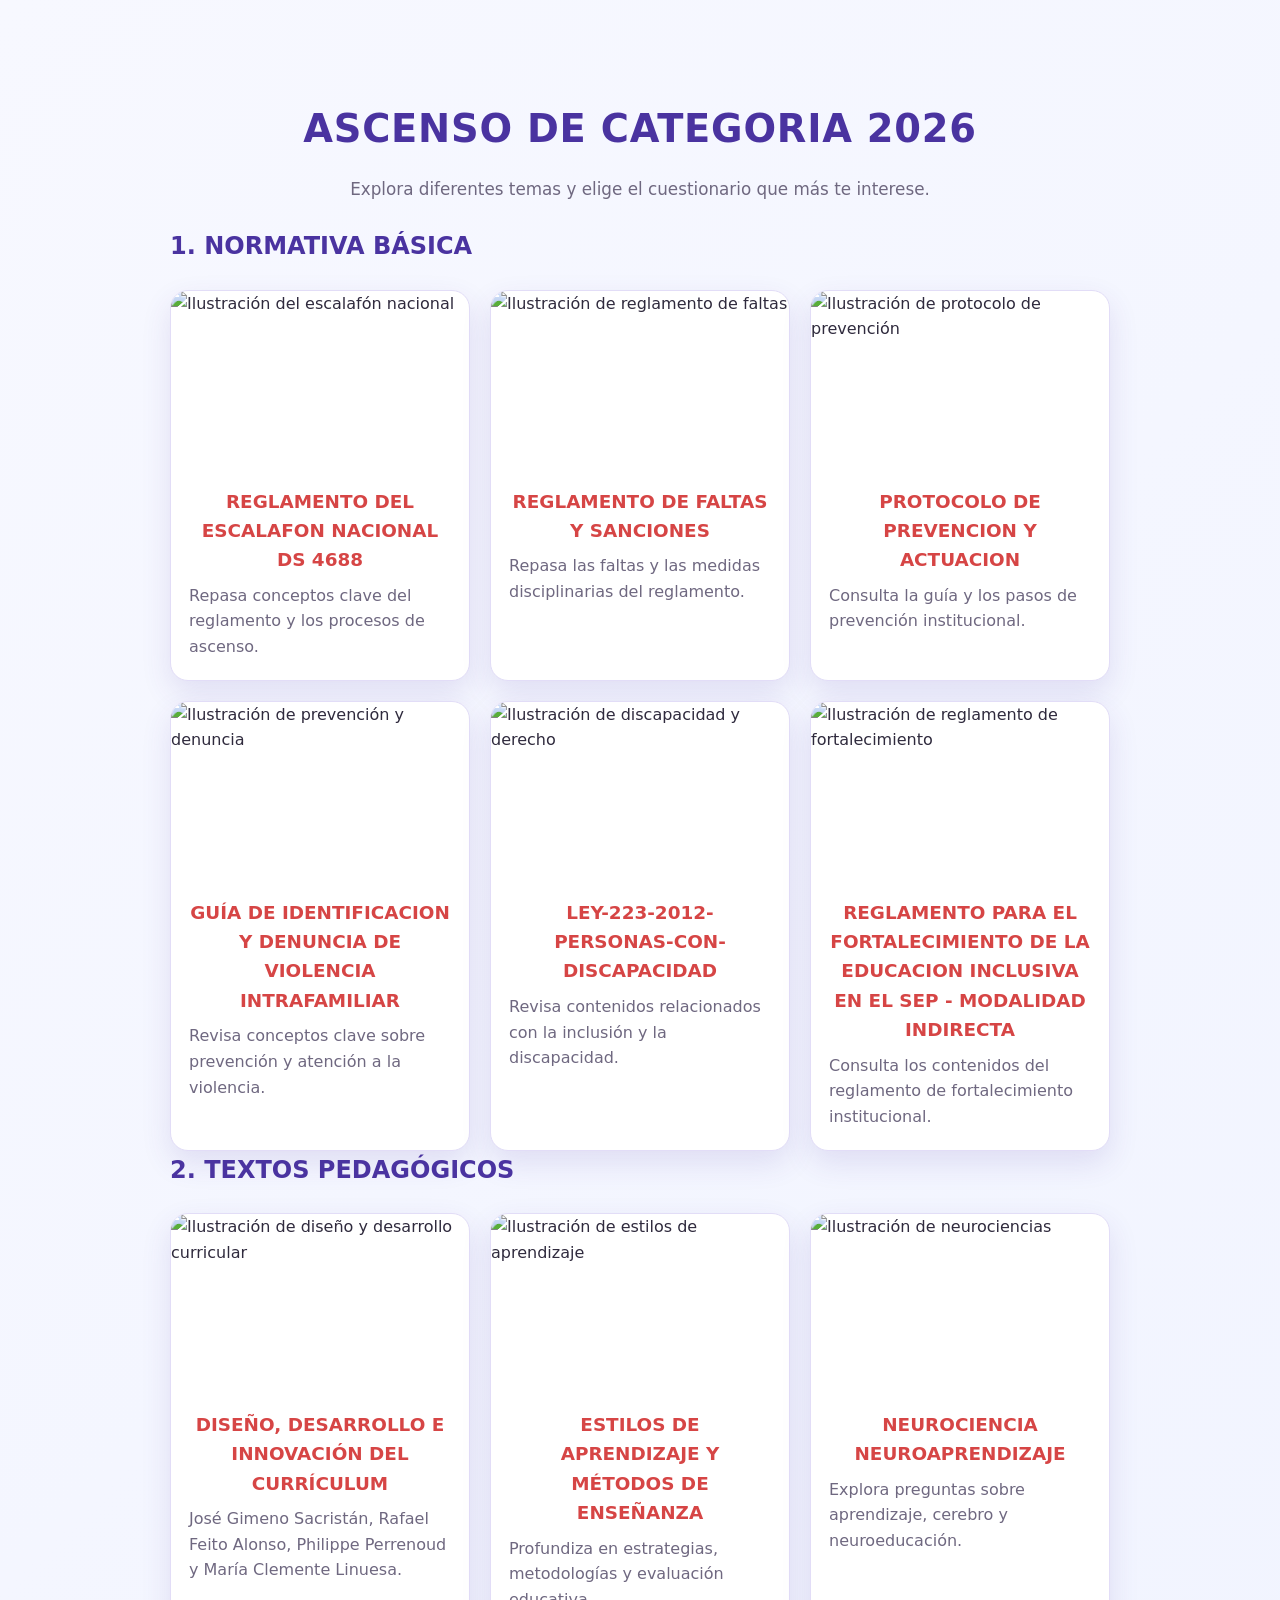
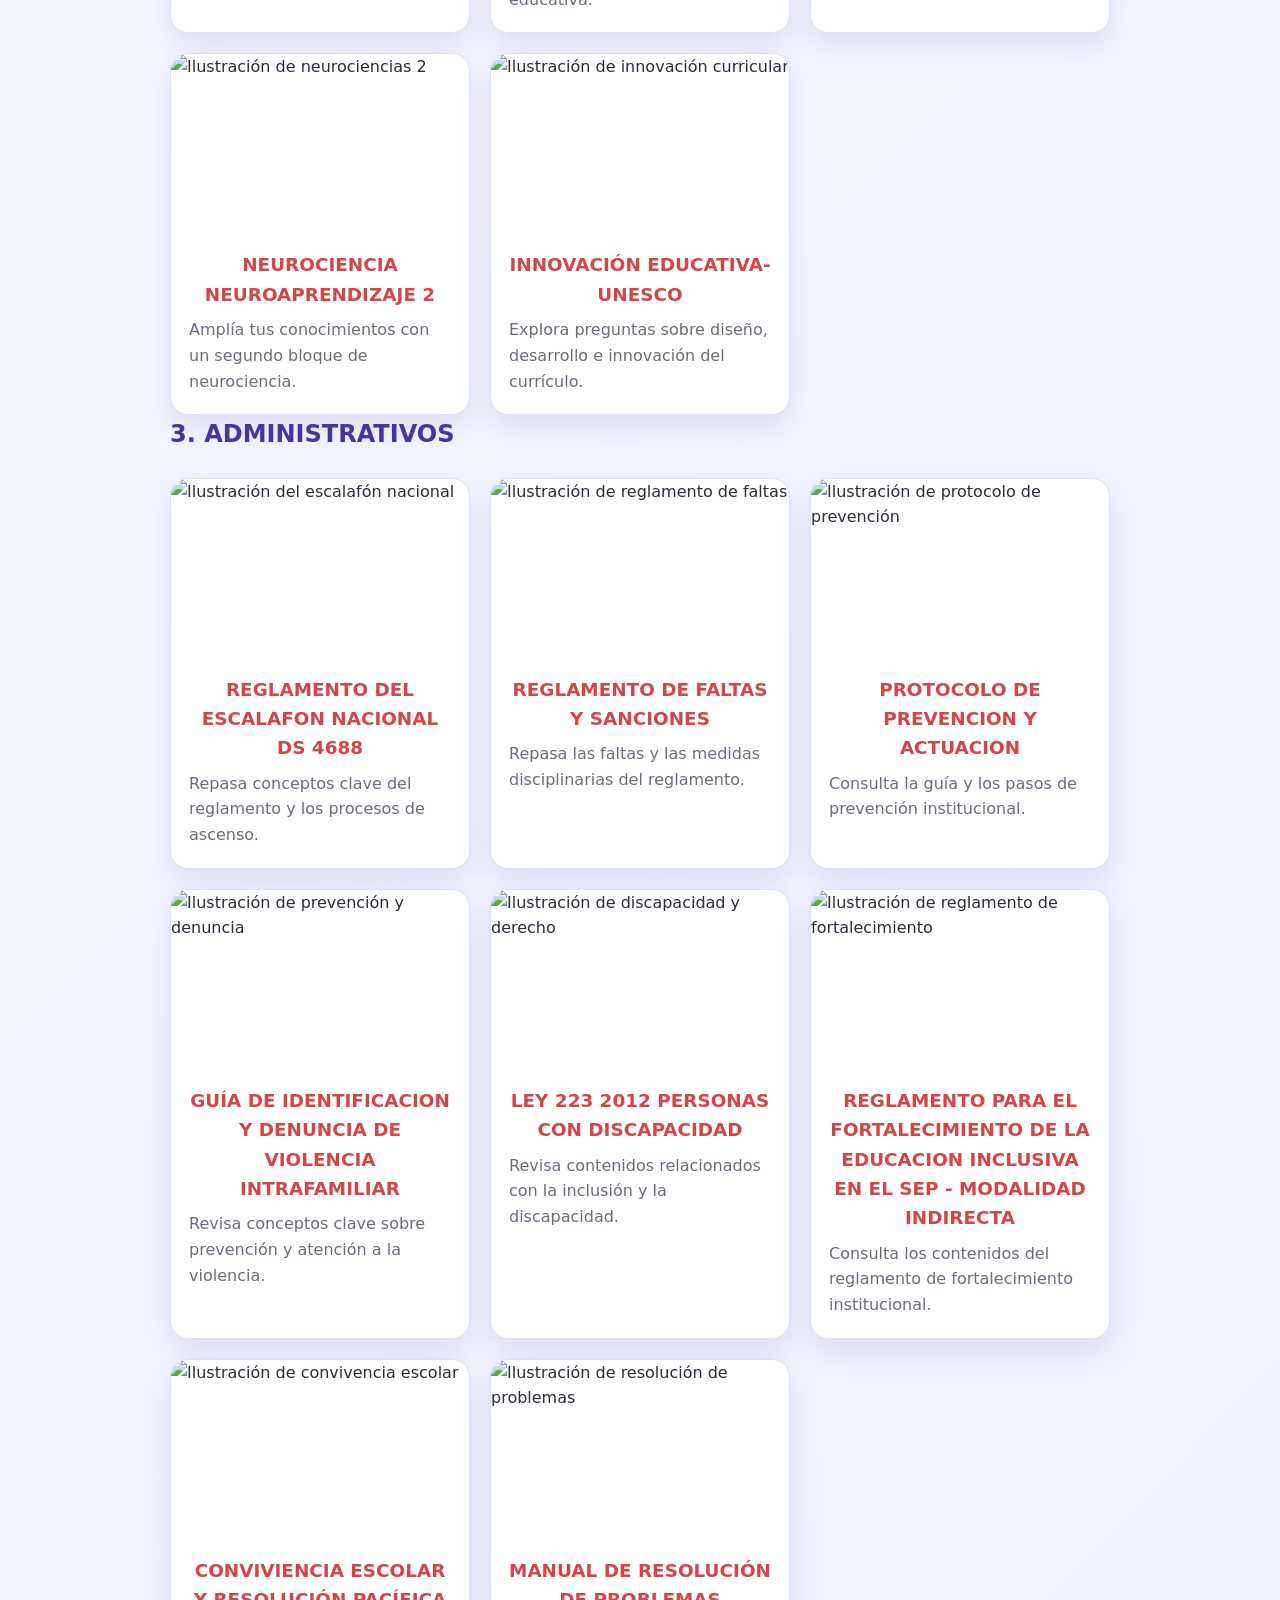
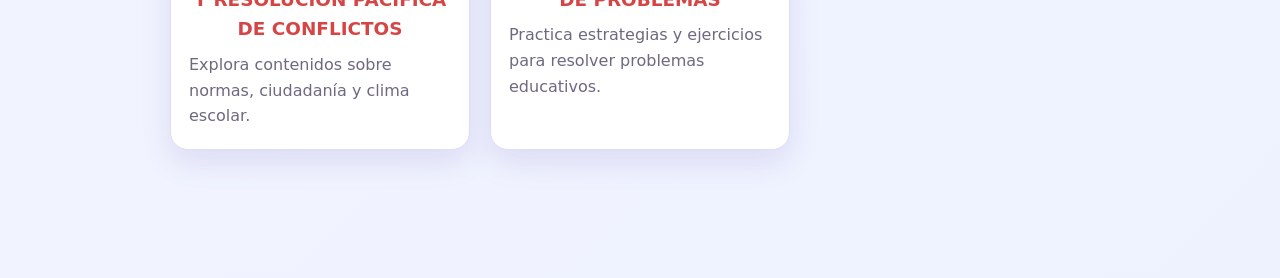
==== commit 37fc9d98: "BANNER ACTUALIZAD" ====
--- a/index.html
+++ b/index.html
@@ -14,6 +14,7 @@
             <div class="welcome-sub">MATERIAL ELABORADO POR</div>
             <div class="welcome-author">"PC DOCTOR"</div>
             <div class="welcome-prof">PROFE. DANIEL LLANOS</div>
+            <div class="welcome-prof">CEL. 75136639</div>
         </div>
     </div>
 </div>
@@ -191,7 +192,7 @@
         if (banner) {
             banner.classList.add('welcome-banner-hidden');
         }
-    }, 5000);
+    }, 1500);
 </script>
 </body>
 </html>
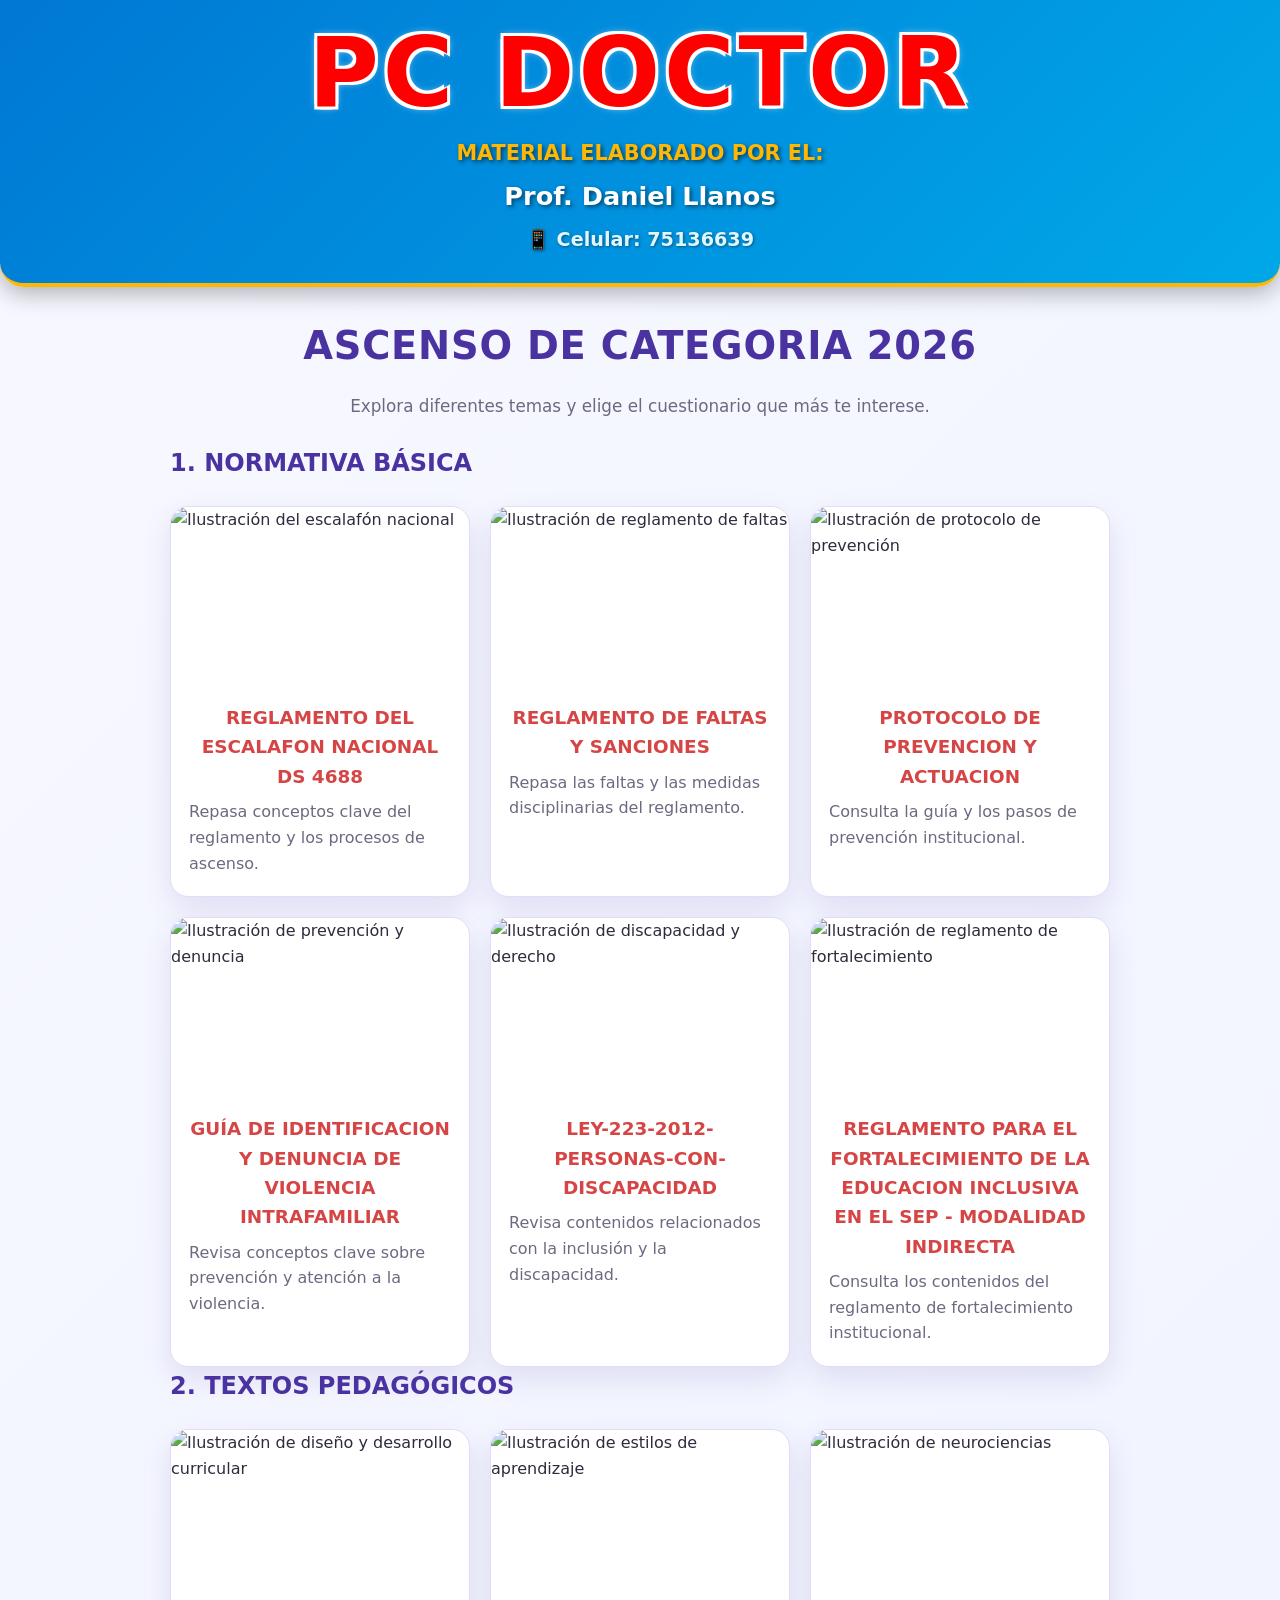
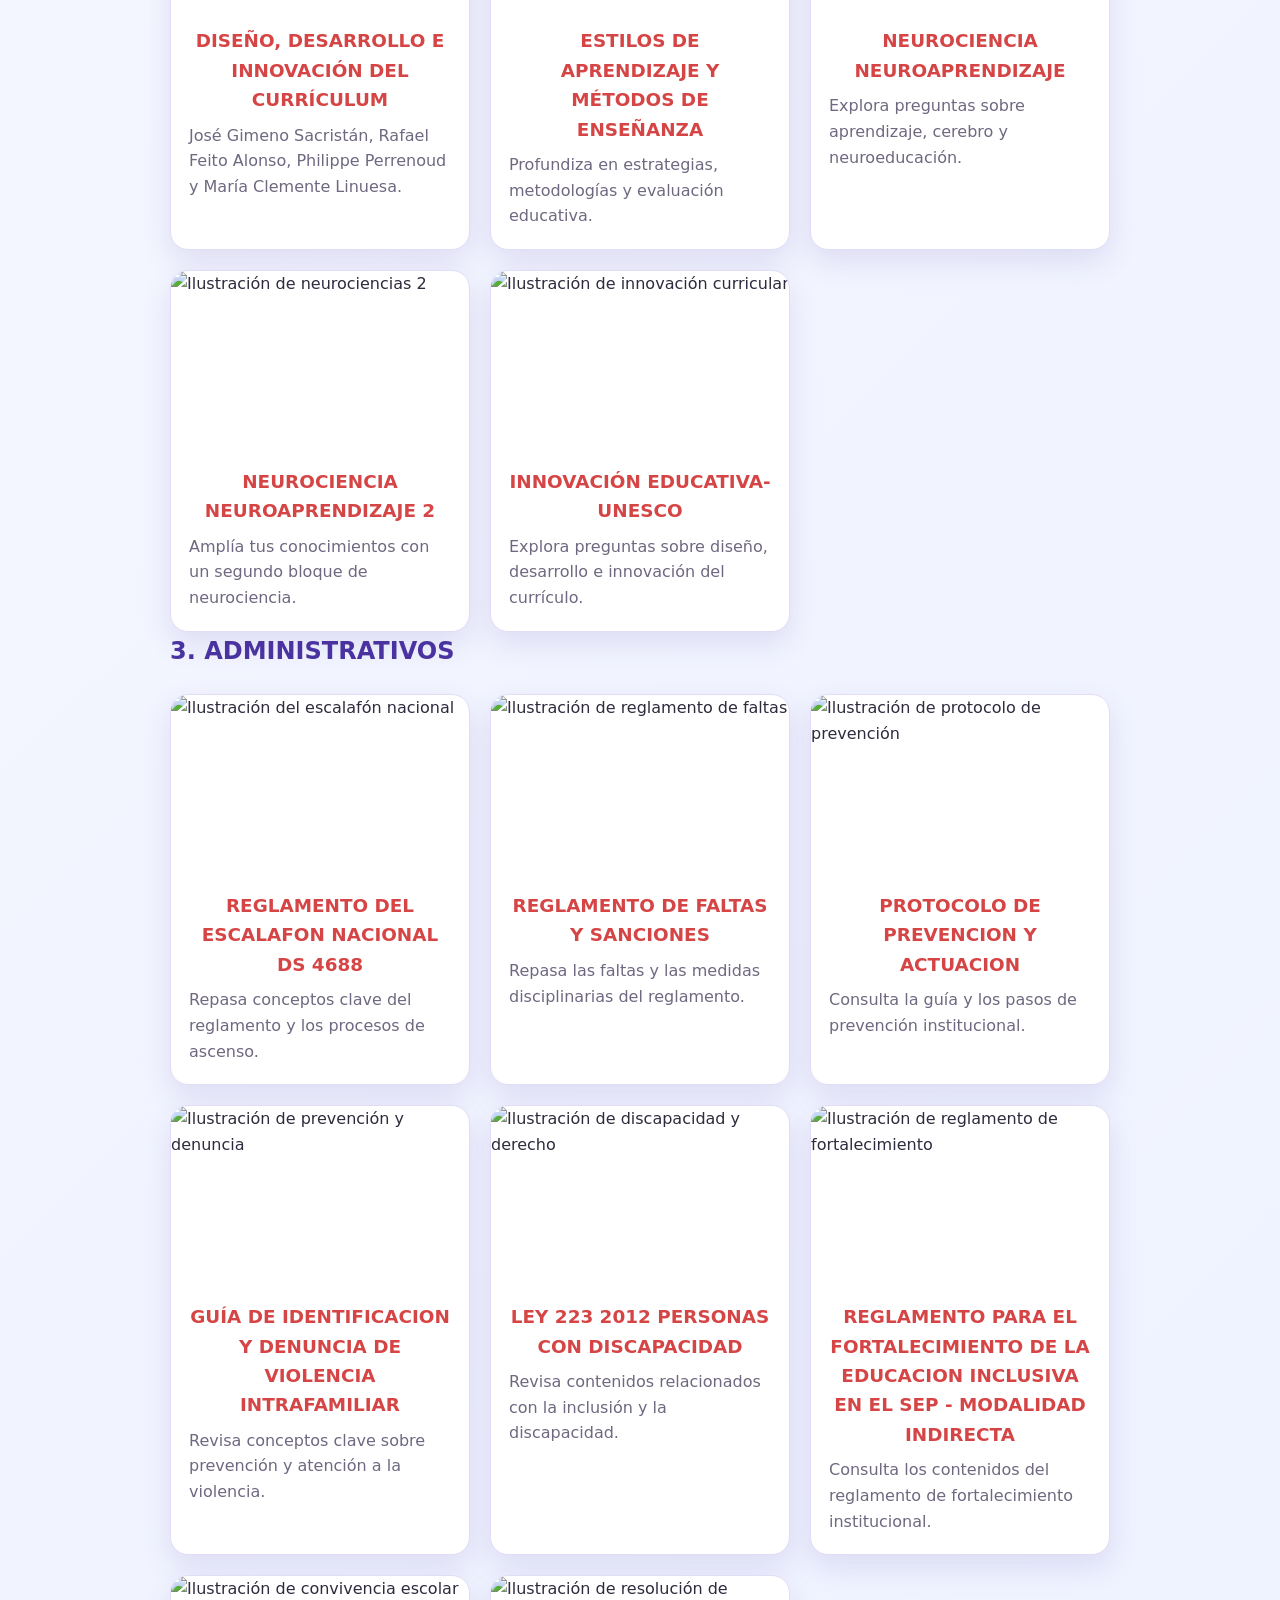
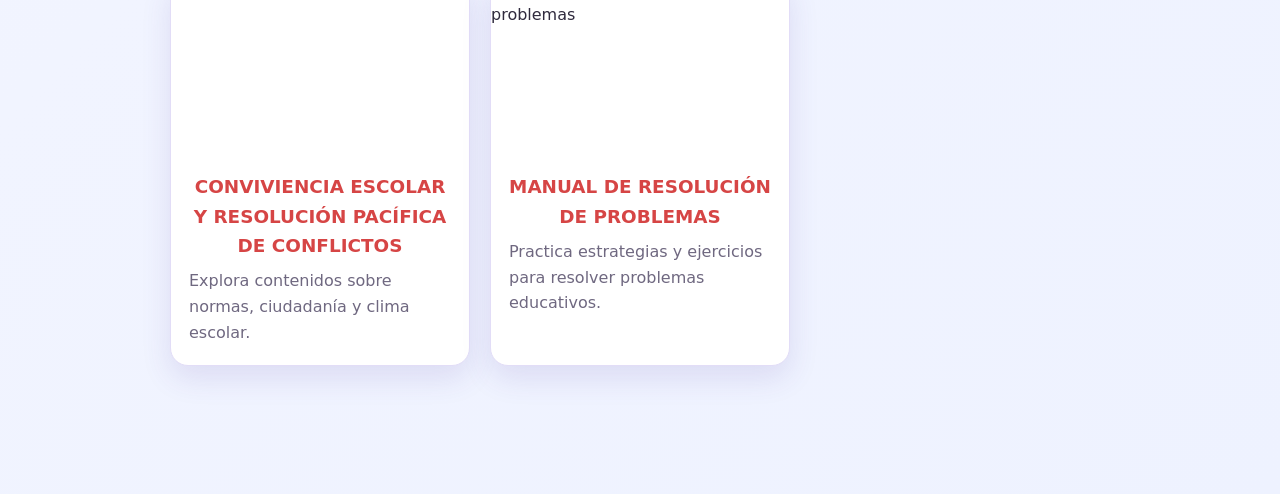
==== commit b92dba78: "BANNNER Y ANALISIS GOOLGLE" ====
--- a/index.html
+++ b/index.html
@@ -1,23 +1,29 @@
 <!DOCTYPE html>
 <html lang="es">
 <head>
+    <!-- Google tag (gtag.js) -->
+    <script async src="https://www.googletagmanager.com/gtag/js?id=G-ZE9G1KRVW8"></script>
+    <script>
+      window.dataLayer = window.dataLayer || [];
+      function gtag(){dataLayer.push(arguments);}
+      gtag('js', new Date());
+
+      gtag('config', 'G-ZE9G1KRVW8');
+    </script>
     <meta charset="UTF-8">
     <meta name="viewport" content="width=device-width, initial-scale=1.0">
     <title>ASCENSO DE CATEGORIA 2026</title>
     <link rel="stylesheet" href="styles.css">
 </head>
 <body>
-<div class="welcome-banner" id="welcome-banner" role="dialog" aria-live="polite" aria-label="Mensaje de bienvenida">
-<div class="welcome-banner-content">
-        <div class="welcome-banner-text">
-            <div class="welcome-title">¡BIENVENIDOS!</div>
-            <div class="welcome-sub">MATERIAL ELABORADO POR</div>
-            <div class="welcome-author">"PC DOCTOR"</div>
-            <div class="welcome-prof">PROFE. DANIEL LLANOS</div>
-            <div class="welcome-prof">CEL. 75136639</div>
-        </div>
+<header class="main-header" role="banner">
+    <div class="header-content">
+        <div class="pc-doctor-title">PC DOCTOR</div>
+        <p class="welcome-elaborado">MATERIAL ELABORADO POR EL:</p>
+        <p class="welcome-profesor">Prof. Daniel Llanos</p>
+        <p class="welcome-celular">📱 Celular: 75136639</p>
     </div>
-</div>
+</header>
 <div class="container">
     <h1 class="main-title">ASCENSO DE CATEGORIA 2026</h1>
     <p class="subtitle">Explora diferentes temas y elige el cuestionario que más te interese.</p>
@@ -186,13 +192,5 @@
         </a>
     </div>
 </div>
-<script>
-    setTimeout(() => {
-        const banner = document.getElementById('welcome-banner');
-        if (banner) {
-            banner.classList.add('welcome-banner-hidden');
-        }
-    }, 1500);
-</script>
 </body>
 </html>
--- a/styles.css
+++ b/styles.css
@@ -23,107 +23,91 @@
   background: linear-gradient(135deg, #f7f8ff 0%, #eef2ff 100%);
   color: var(--text-color);
   line-height: 1.6;
-  padding-top: 70px;
+  padding-top: 0;
   padding-bottom: 80px;
   overflow-x: hidden;
 }
 
-.welcome-banner {
-  position: fixed;
-  inset: 0;
-  z-index: 3000;
-  display: grid;
-  place-items: center;
-  padding: 20px;
-  background: rgba(20, 18, 34, 0.68);
-  backdrop-filter: blur(6px);
-  transition: opacity 0.45s ease, visibility 0.45s ease;
-}
-
-.welcome-banner-hidden {
-  opacity: 0;
-  visibility: hidden;
-  pointer-events: none;
-}
-
-.welcome-banner-content {
-  width: min(720px, 100%);
-  min-height: 380px;
+.main-header {
   position: relative;
-  display: grid;
-  place-items: center;
-  overflow: hidden;
-  border-radius: 18px;
-  border: 1px solid rgba(255, 255, 255, 0.5);
-  box-shadow: 0 24px 60px rgba(20, 18, 34, 0.35);
-  background: linear-gradient(135deg, #1a1040 0%, #2d1b69 30%, #6a4dbf 70%, #ffb703 100%);
-  background-size: 300% 300%;
-  animation: gradientShift 6s ease infinite;
-}
-
-@keyframes gradientShift {
-  0% { background-position: 0% 50%; }
-  50% { background-position: 100% 50%; }
-  100% { background-position: 0% 50%; }
-}
-
-.welcome-banner-text {
-  padding: 40px 32px;
+  z-index: 100;
+  background: linear-gradient(135deg, #0078d4 0%, #00a8e8 100%);
+  border-bottom: 4px solid var(--accent-color);
+  padding: 21px 20px;
   text-align: center;
+  box-shadow: 0 6px 24px rgba(0, 0, 0, 0.3);
+}
+
+.header-content {
+  max-width: 900px;
+  margin: 0 auto;
   color: #fff;
-  animation: fadeInUp 0.8s ease;
-}
-
-@keyframes fadeInUp {
-  from { opacity: 0; transform: translateY(30px); }
-  to { opacity: 1; transform: translateY(0); }
-}
-
-.welcome-title {
+}
+
+.pc-doctor-title {
+  font-size: clamp(3rem, 10vw, 6rem);
+  font-weight: 900;
+  color: #ff0000;
+  text-shadow: 
+    -3px -3px 0 #ffffff,
+    3px -3px 0 #ffffff,
+    -3px 3px 0 #ffffff,
+    3px 3px 0 #ffffff,
+    0 0 8px rgba(255, 255, 255, 0.8);
+  margin-bottom: 10px;
+  letter-spacing: 4px;
+  line-height: 1.1;
+}
+
+.welcome-subtitle {
   margin: 0 0 12px;
-  color: #fff;
-  font-size: clamp(2.4rem, 7vw, 4.5rem);
+  font-size: clamp(1.3rem, 4vw, 2rem);
   font-weight: 900;
-  text-shadow: 0 4px 20px rgba(255, 183, 3, 0.4);
-  letter-spacing: 2px;
-  animation: pulseText 2s ease-in-out infinite;
-}
-
-@keyframes pulseText {
-  0%, 100% { text-shadow: 0 4px 20px rgba(255, 183, 3, 0.4); }
-  50% { text-shadow: 0 4px 40px rgba(255, 183, 3, 0.8), 0 0 60px rgba(255, 183, 3, 0.3); }
-}
-
-.welcome-sub {
-  margin: 16px auto 8px;
-  font-size: clamp(0.9rem, 2.5vw, 1.2rem);
-  font-weight: 600;
-  color: var(--accent-soft);
-  letter-spacing: 3px;
-  text-transform: uppercase;
-  opacity: 0.9;
-}
-
-.welcome-author {
-  margin: 8px auto;
-  font-size: clamp(1.6rem, 5vw, 3rem);
+  color: #ffb703;
+  text-shadow: 2px 2px 4px rgba(0, 0, 0, 0.6);
+}
+
+.welcome-desc {
+  margin: 0 auto 8px;
+  font-size: clamp(1rem, 2.5vw, 1.3rem);
+  font-weight: 700;
+  color: #ffffff;
+  text-shadow: 1px 1px 3px rgba(0, 0, 0, 0.5);
+  max-width: 700px;
+}
+
+.welcome-elaborado {
+  margin: 10px auto 6px;
+  font-size: clamp(1rem, 2.5vw, 1.3rem);
   font-weight: 900;
-  color: var(--accent-color);
-  text-shadow: 0 2px 12px rgba(255, 183, 3, 0.5);
-  letter-spacing: 1px;
-  font-style: italic;
-}
-
-.welcome-prof {
-  margin: 12px auto 0;
-  font-size: clamp(1rem, 3vw, 1.6rem);
-  font-weight: 800;
-  color: #fff;
-  letter-spacing: 1px;
-  border-top: 2px solid rgba(255, 183, 3, 0.5);
-  padding-top: 14px;
-  display: inline-block;
-}
+  color: #ffb703;
+  text-shadow: 2px 2px 4px rgba(0, 0, 0, 0.6);
+}
+
+.welcome-profesor {
+  margin: 0 auto 8px;
+  font-size: clamp(1.2rem, 3vw, 1.6rem);
+  font-weight: 900;
+  color: #ffffff;
+  text-shadow: 2px 2px 4px rgba(0, 0, 0, 0.5);
+}
+
+.welcome-contacto {
+  margin: 6px auto;
+  font-size: clamp(0.95rem, 2.5vw, 1.2rem);
+  font-weight: 700;
+  color: #e0f7ff;
+  text-shadow: 1px 1px 3px rgba(0, 0, 0, 0.4);
+}
+
+.welcome-celular {
+  margin: 6px auto;
+  font-size: clamp(0.95rem, 2.5vw, 1.2rem);
+  font-weight: 700;
+  color: #e0f7ff;
+  text-shadow: 1px 1px 3px rgba(0, 0, 0, 0.4);
+}
+
 
 .top-nav,
 .bottom-nav {
@@ -441,7 +425,7 @@
 
 @media (max-width: 768px) {
   body {
-    padding-top: 110px;
+    padding-top: 0;
     padding-bottom: 110px;
   }
 
@@ -509,7 +493,7 @@
 
 @media (max-width: 480px) {
   body {
-    padding-top: 140px;
+    padding-top: 0;
     padding-bottom: 150px;
   }
 
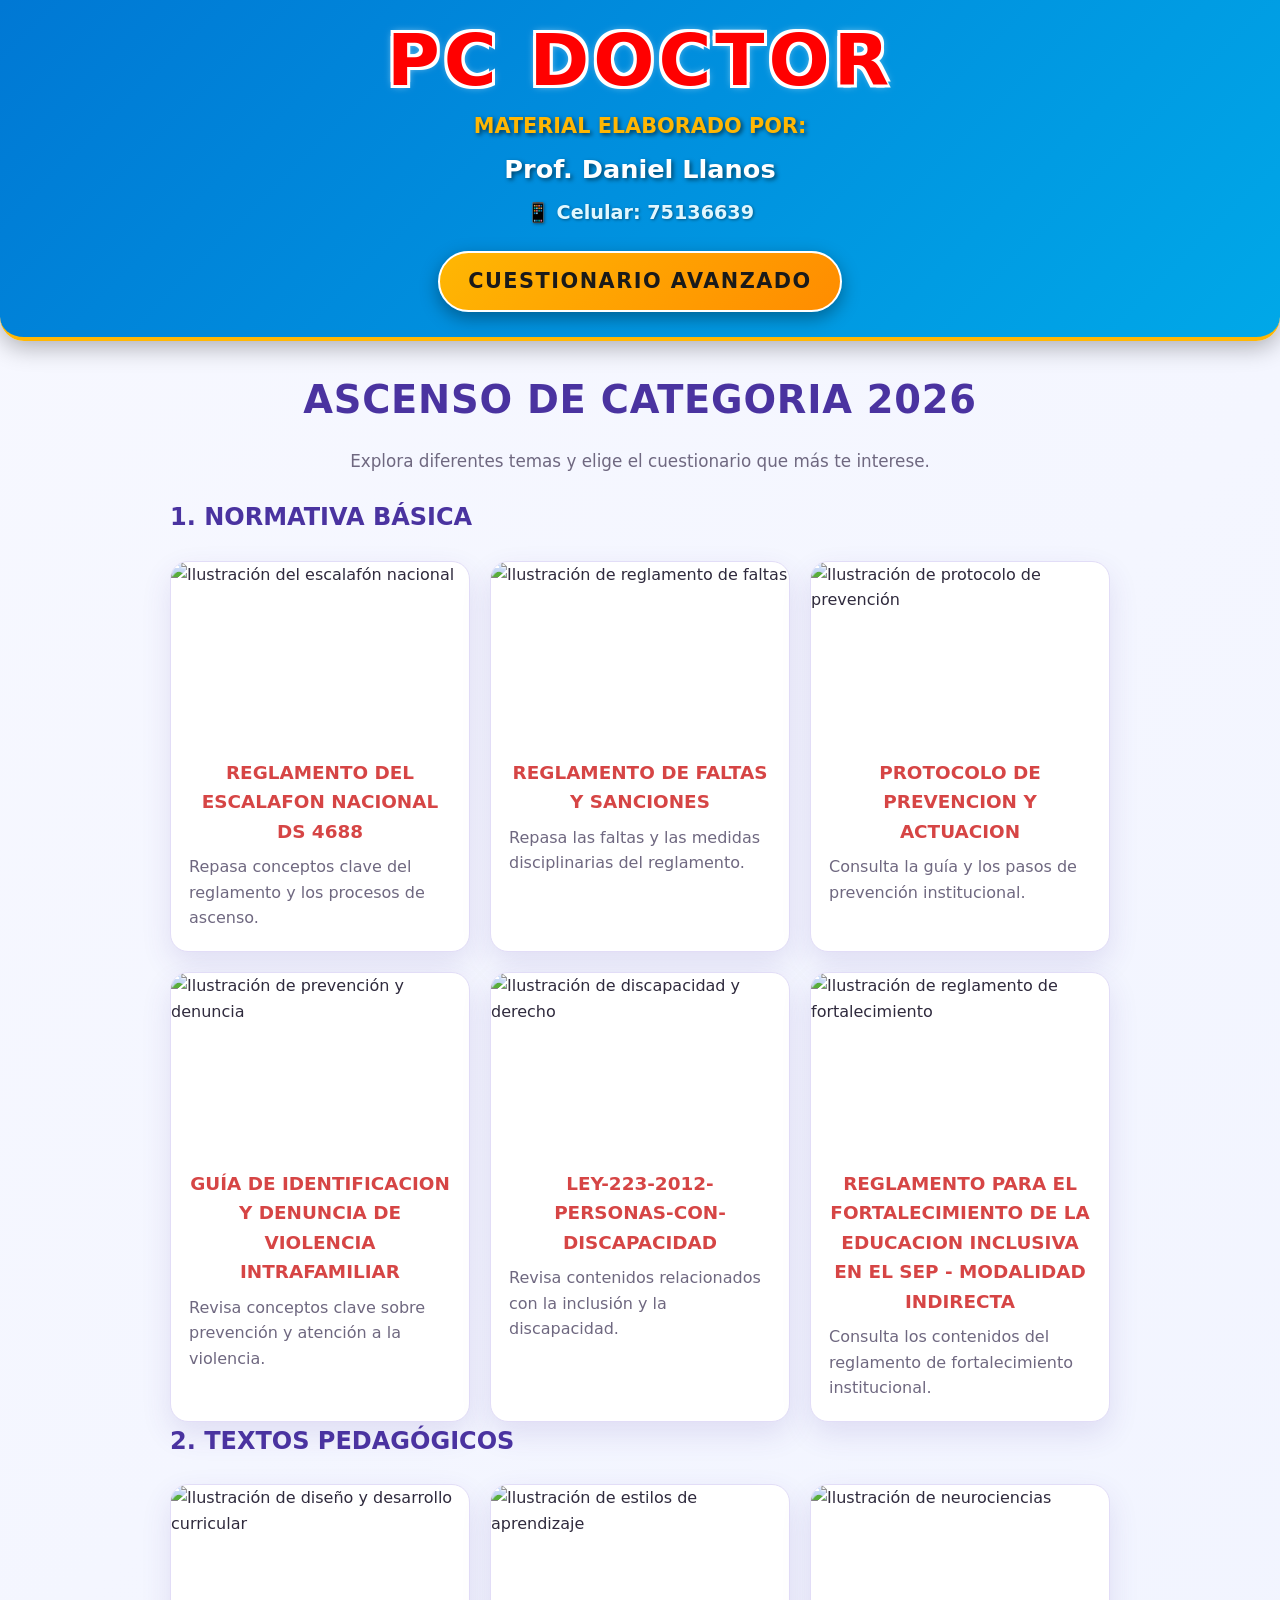
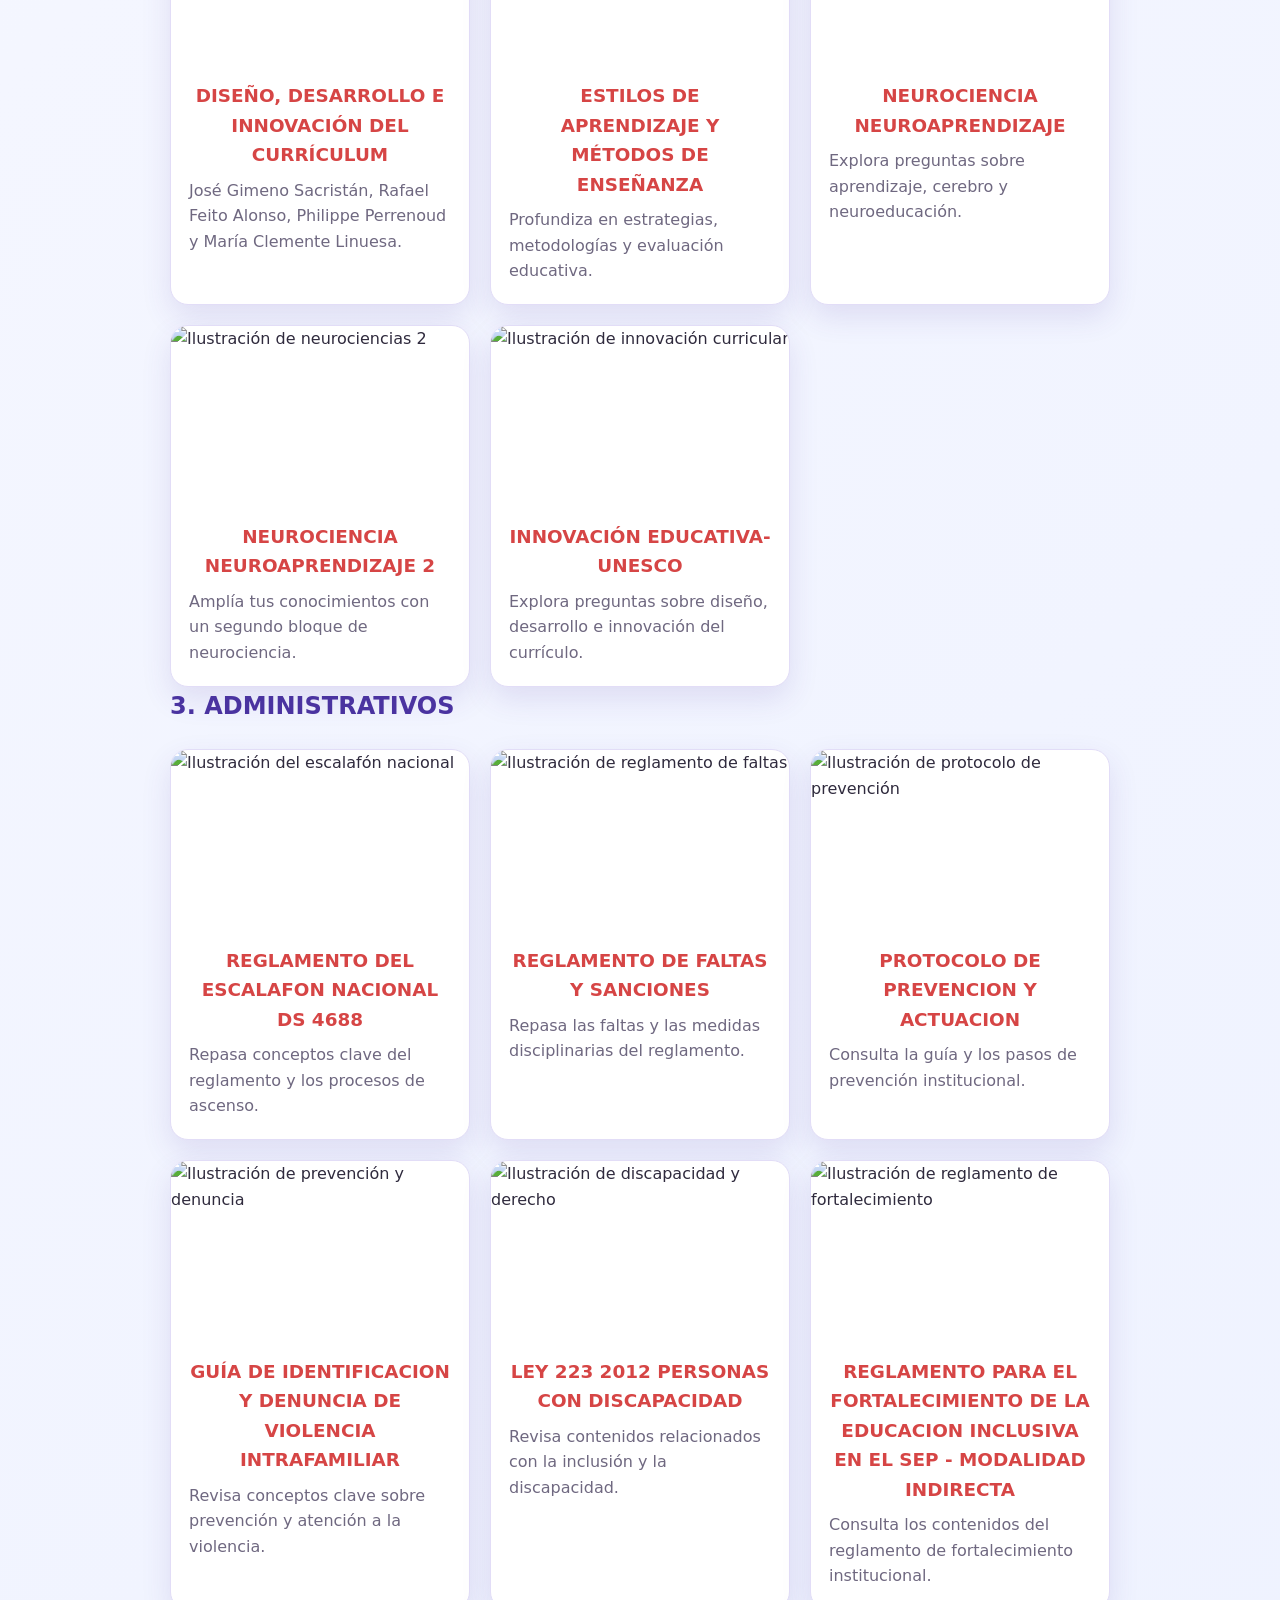
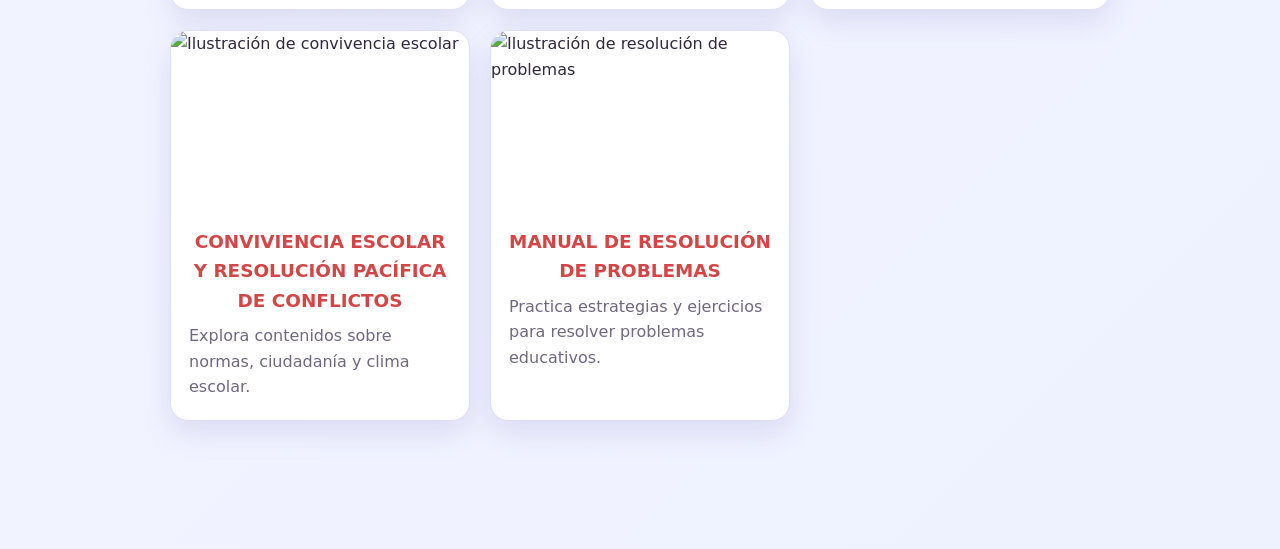
==== commit 726541b9: "feat: add Google Analytics tracking to all site pages Added gtag.js tracking snippet with measuremen" ====
--- a/index.html
+++ b/index.html
@@ -19,9 +19,10 @@
 <header class="main-header" role="banner">
     <div class="header-content">
         <div class="pc-doctor-title">PC DOCTOR</div>
-        <p class="welcome-elaborado">MATERIAL ELABORADO POR EL:</p>
+        <p class="welcome-elaborado">MATERIAL ELABORADO POR:</p>
         <p class="welcome-profesor">Prof. Daniel Llanos</p>
         <p class="welcome-celular">📱 Celular: 75136639</p>
+        <a class="banner-advanced-btn" href="https://daniel247-10.github.io/simulador_premiun2026/">CUESTIONARIO AVANZADO</a>
     </div>
 </header>
 <div class="container">
--- a/styles.css
+++ b/styles.css
@@ -45,7 +45,7 @@
 }
 
 .pc-doctor-title {
-  font-size: clamp(3rem, 10vw, 6rem);
+  font-size: clamp(2.25rem, 7.5vw, 4.5rem);
   font-weight: 900;
   color: #ff0000;
   text-shadow: 
@@ -106,6 +106,33 @@
   font-weight: 700;
   color: #e0f7ff;
   text-shadow: 1px 1px 3px rgba(0, 0, 0, 0.4);
+}
+
+.banner-advanced-btn {
+  display: inline-block;
+  margin: 16px auto 4px;
+  padding: 12px 28px;
+  background: linear-gradient(135deg, #ffb703 0%, #ff8c00 100%);
+  color: #1a1a1a;
+  font-size: clamp(1rem, 2.5vw, 1.3rem);
+  font-weight: 900;
+  letter-spacing: 1.5px;
+  text-decoration: none;
+  border: 2px solid #ffffff;
+  border-radius: 50px;
+  box-shadow: 0 6px 18px rgba(0, 0, 0, 0.35);
+  transition: transform 0.2s ease, box-shadow 0.2s ease, background 0.2s ease;
+}
+
+.banner-advanced-btn:hover {
+  transform: translateY(-3px) scale(1.03);
+  background: linear-gradient(135deg, #ffd23f 0%, #ff8c00 100%);
+  box-shadow: 0 10px 24px rgba(0, 0, 0, 0.45);
+  color: #000;
+}
+
+.banner-advanced-btn:active {
+  transform: translateY(0) scale(0.98);
 }
 
 
